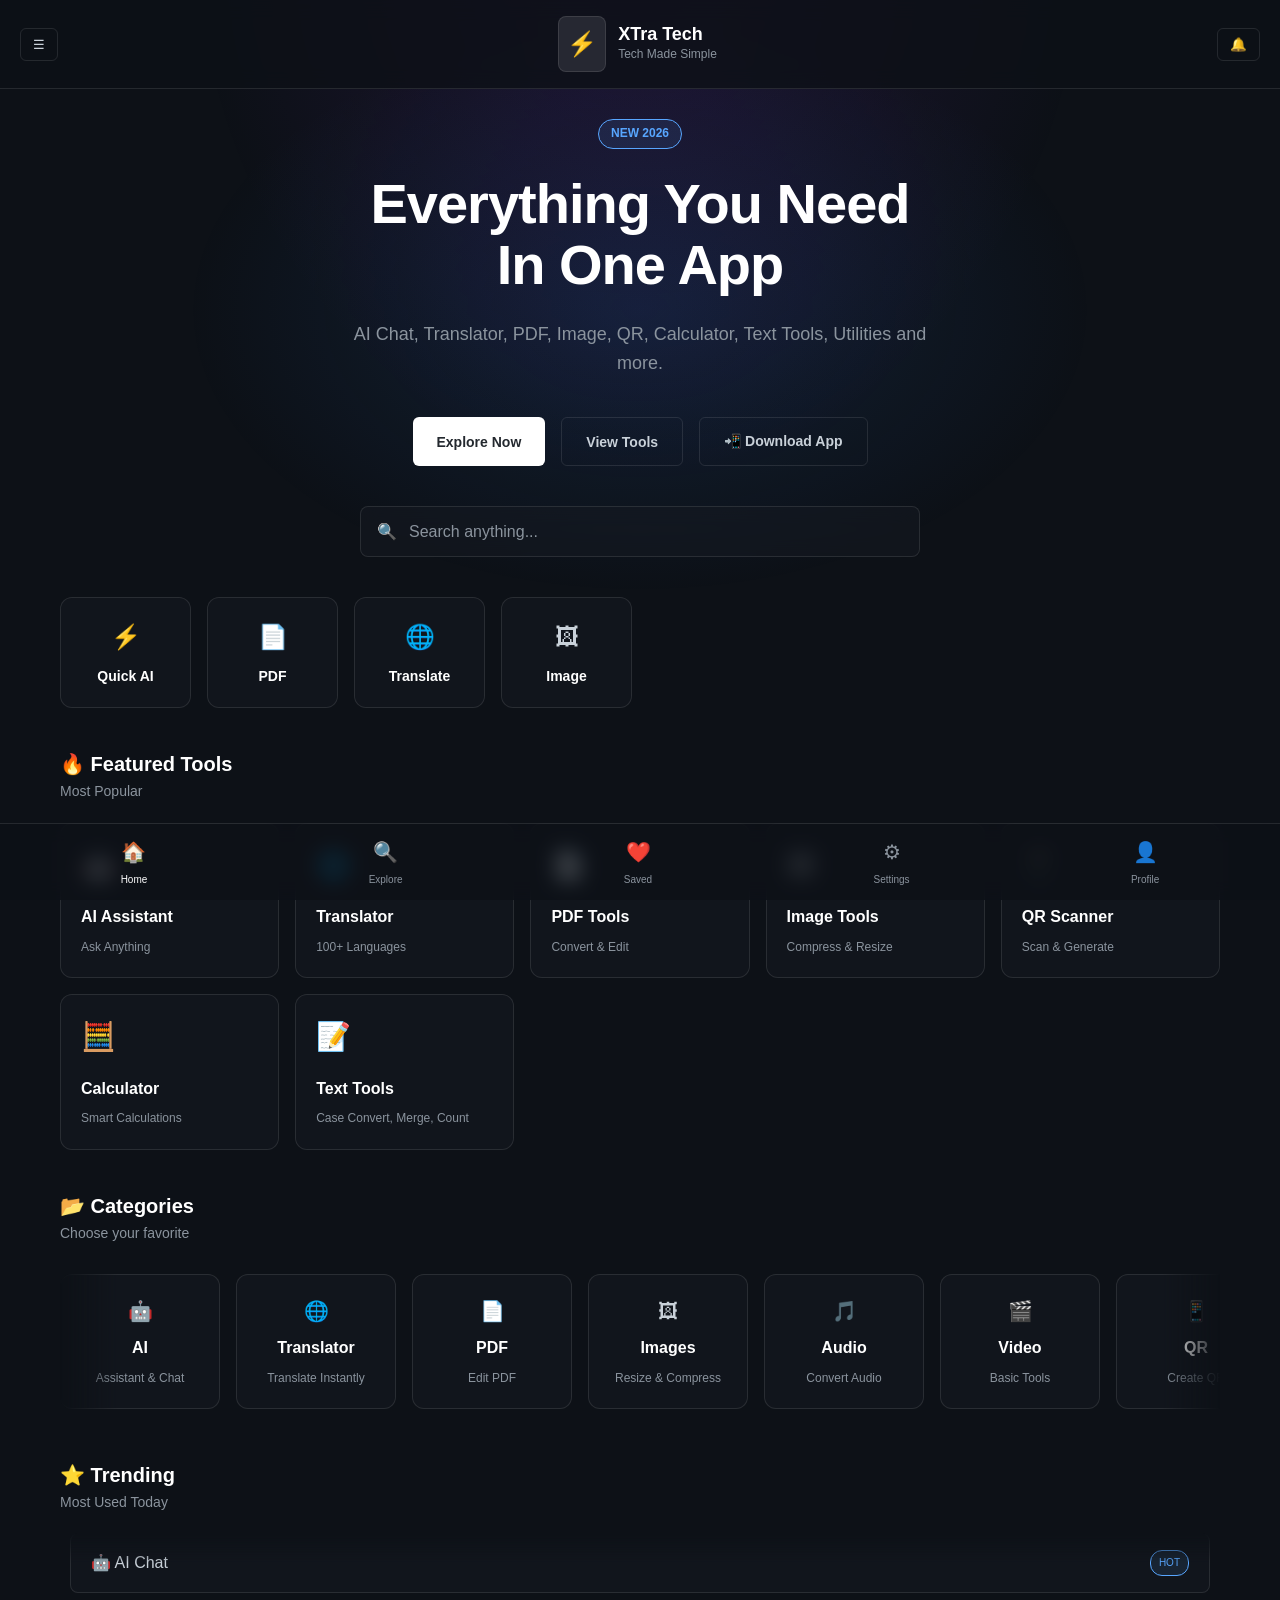
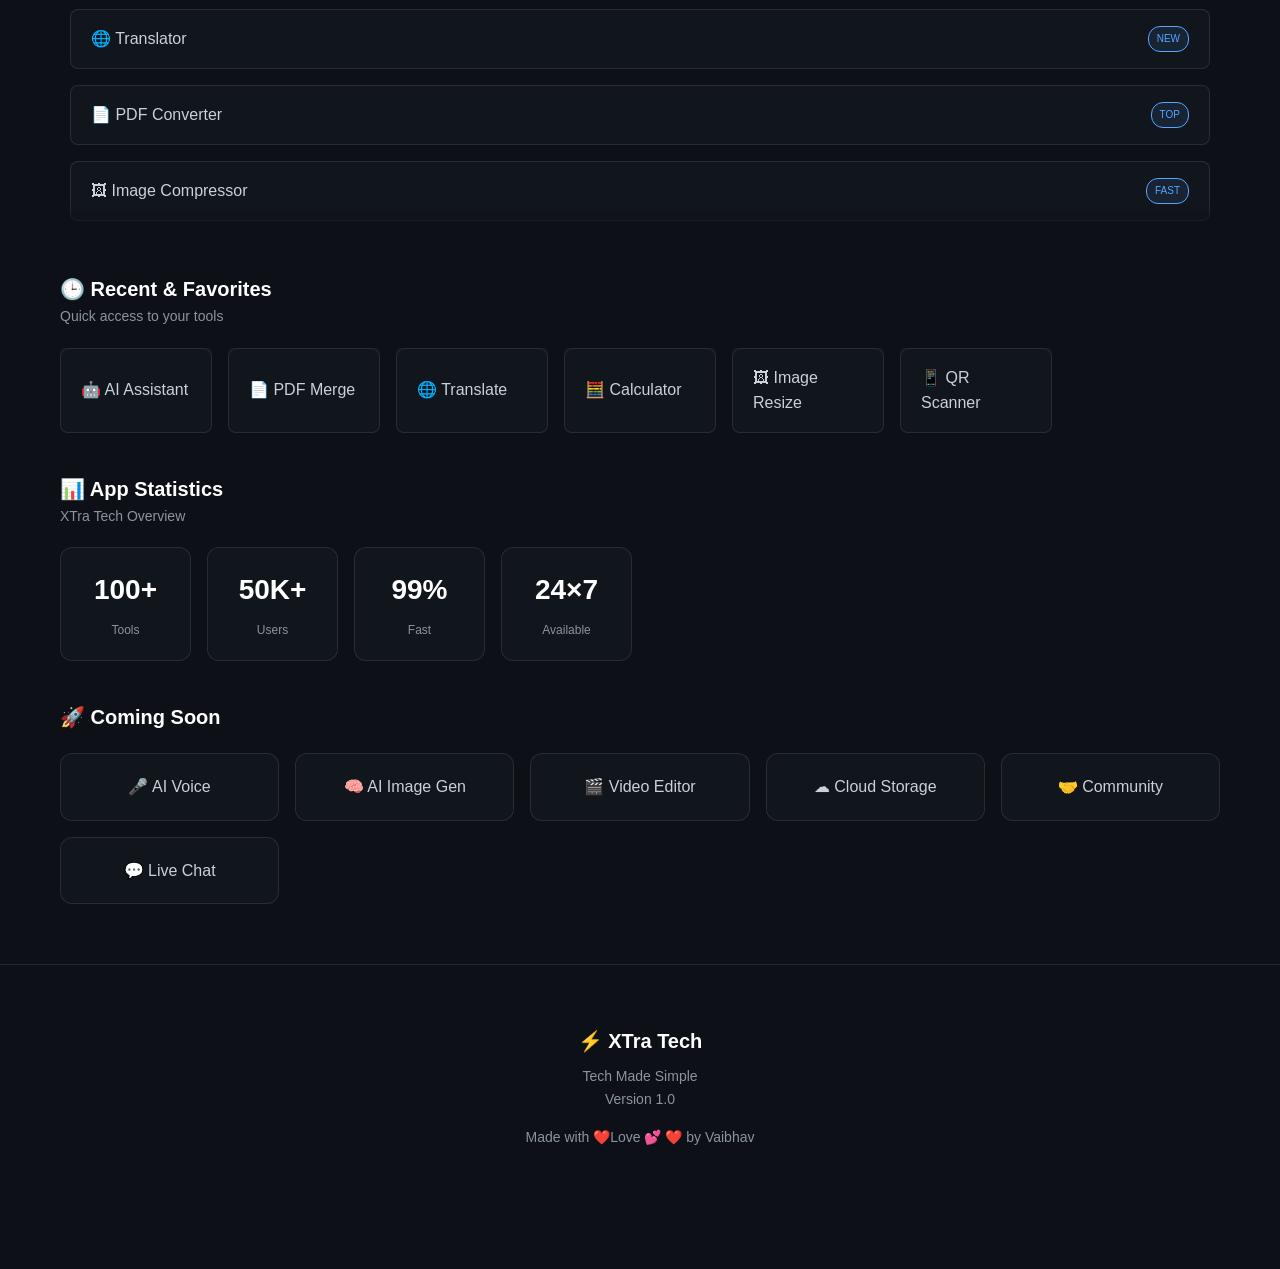
==== index.html @ 5510959c "Update index.html" ====
<!DOCTYPE html>
<html lang="en">
<head>
  <meta charset="UTF-8">
  <meta name="viewport" content="width=device-width, initial-scale=1.0">
  <meta http-equiv="Cache-Control" content="no-cache, no-store, must-revalidate">
  <meta http-equiv="Pragma" content="no-cache">
  <meta http-equiv="Expires" content="0">
  <title>XTra Tech - Tech Made Simple By Vaibhav ❤️‍🩹</title>
  <meta name="theme-color" content="#0d1117">
  <meta name="description" content="All-in-One Tech Toolkit">

  <style>
    /* Base Variables & Reset */
    :root {
      --bg-base: #0d1117;
      --bg-card: rgba(22, 27, 34, 0.5);
      --bg-nav: rgba(13, 17, 23, 0.8);
      --text-main: #c9d1d9;
      --text-heading: #ffffff;
      --text-muted: #8b949e;
      --border-subtle: rgba(255, 255, 255, 0.1);
      --border-hover: rgba(255, 255, 255, 0.3);
      --btn-primary-bg: #ffffff;
      --btn-primary-text: #24292f;
      --btn-secondary-bg: transparent;
      --btn-secondary-text: #c9d1d9;
      --glow-purple: rgba(138, 43, 226, 0.15);
      --glow-blue: rgba(43, 116, 226, 0.15);
      --accent: #58a6ff;
    }

    * {
      margin: 0;
      padding: 0;
      box-sizing: border-box;
      font-family: -apple-system, BlinkMacSystemFont, "Segoe UI", Roboto, Helvetica, Arial, sans-serif;
    }

    body {
      background-color: var(--bg-base);
      color: var(--text-main);
      line-height: 1.6;
      overflow-x: hidden;
      padding-bottom: 80px; /* Space for bottom nav */
    }

    /* Background Glow Effects */
    .bg-glow {
      position: fixed;
      top: -10%;
      left: 50%;
      transform: translateX(-50%);
      width: 100vw;
      height: 800px;
      background: radial-gradient(ellipse at top, var(--glow-purple) 0%, transparent 50%),
                  radial-gradient(ellipse at center, var(--glow-blue) 0%, transparent 50%);
      z-index: -1;
      pointer-events: none;
    }

    /* Layout Wrapper */
    .container {
      max-width: 1200px;
      margin: 0 auto;
      padding: 0 20px;
    }

    /* Header & Navigation */
    header {
      display: flex;
      justify-content: space-between;
      align-items: center;
      padding: 16px 20px;
      border-bottom: 1px solid var(--border-subtle);
      backdrop-filter: blur(10px);
      background: var(--bg-nav);
      position: sticky;
      top: 0;
      z-index: 100;
    }

    .brand {
      display: flex;
      align-items: center;
      gap: 12px;
    }

    .logo-box {
      font-size: 24px;
      background: rgba(255,255,255,0.1);
      padding: 8px;
      border-radius: 8px;
      border: 1px solid var(--border-subtle);
    }

    .brand h1 {
      font-size: 18px;
      color: var(--text-heading);
      line-height: 1.2;
    }

    .brand p {
      font-size: 12px;
      color: var(--text-muted);
    }

    header button {
      background: transparent;
      border: 1px solid var(--border-subtle);
      color: var(--text-main);
      border-radius: 6px;
      padding: 8px 12px;
      cursor: pointer;
      transition: 0.2s;
    }

    header button:hover {
      border-color: rgba(255, 255, 255, 0.3);
      color: var(--text-heading);
    }

    /* Hero Section */
    .hero {
      text-align: center;
      padding: 30px 20px 60px; /* Reduced gap */
      position: relative;
    }

    .badge {
      display: inline-block;
      padding: 4px 12px;
      border-radius: 20px;
      border: 1px solid var(--accent);
      color: var(--accent);
      font-size: 12px;
      font-weight: 600;
      margin-bottom: 24px;
      background: rgba(88, 166, 255, 0.1);
    }

    .hero h2 {
      font-size: clamp(32px, 5vw, 56px);
      color: var(--text-heading);
      line-height: 1.1;
      letter-spacing: -1px;
      margin-bottom: 24px;
    }

    .hero p {
      font-size: 18px;
      color: var(--text-muted);
      margin-bottom: 40px;
      max-width: 600px;
      margin-inline: auto;
    }

    /* Buttons */
    .hero-buttons {
      display: flex;
      justify-content: center;
      gap: 16px;
      flex-wrap: wrap;
    }

    .btn, .hero-buttons button, .hero-buttons a {
      padding: 12px 24px;
      border-radius: 6px;
      font-weight: 600;
      font-size: 14px;
      cursor: pointer;
      text-decoration: none;
      transition: all 0.2s ease;
      display: inline-flex;
      align-items: center;
      justify-content: center;
    }

    .primary {
      background-color: var(--btn-primary-bg);
      color: var(--btn-primary-text);
      border: none;
    }

    .primary:hover {
      background-color: #e0e4e8;
    }

    .secondary {
      background-color: var(--btn-secondary-bg);
      color: var(--btn-secondary-text);
      border: 1px solid var(--border-subtle);
    }

    .secondary:hover {
      border-color: rgba(255, 255, 255, 0.3);
      color: var(--text-heading);
    }

    /* Search Bar */
    .search {
      margin: -20px auto 40px;
      max-width: 600px;
      padding: 0 20px;
    }

    .search-box {
      display: flex;
      align-items: center;
      background: var(--bg-card);
      border: 1px solid var(--border-subtle);
      border-radius: 8px;
      padding: 12px 16px;
      backdrop-filter: blur(10px);
      transition: border-color 0.2s;
    }

    .search-box:focus-within {
      border-color: var(--accent);
    }

    .search-box input {
      background: transparent;
      border: none;
      color: var(--text-heading);
      font-size: 16px;
      width: 100%;
      outline: none;
      margin-left: 12px;
    }

    .search-box input::placeholder {
      color: var(--text-muted);
    }

    /* Section Titles */
    .section-title {
      margin: 40px 0 20px;
    }

    .section-title h2 {
      font-size: 20px;
      color: var(--text-heading);
    }

    .section-title p {
      font-size: 14px;
      color: var(--text-muted);
    }

    /* Bento Box Grids */
    .grid {
      display: grid;
      gap: 16px;
      margin-bottom: 40px;
    }

    .grid-2 { grid-template-columns: repeat(auto-fill, minmax(150px, 1fr)); }
    .grid-3 { grid-template-columns: repeat(auto-fill, minmax(200px, 1fr)); }
    .grid-4 { grid-template-columns: repeat(auto-fill, minmax(120px, 1fr)); }

    /* SECTION SPECIFIC GLOW COLORS */
    .section-quick { --glow-color: #58a6ff; }       /* Blue */
    .section-featured { --glow-color: #ff7b72; }    /* Red/Orange */
    .section-categories { --glow-color: #3fb950; }  /* Green */
    .section-trending { --glow-color: #ff78c6; }    /* Pink/Magenta */
    .section-recent { --glow-color: #bc8cff; }      /* Light Purple */
    .section-stats { --glow-color: #00e6ff; }       /* Bright Cyan (NEW COLOR) */
    .section-soon { --glow-color: #e3b341; }        /* Yellow */

    /* Generic Cards */
    .card {
      background: var(--bg-card);
      border: 1px solid var(--border-subtle);
      border-radius: 12px;
      padding: 20px;
      backdrop-filter: blur(10px);
      transition: transform 0.3s ease, border-color 0.3s ease, box-shadow 0.3s ease, background 0.3s ease;
      text-decoration: none;
      color: var(--text-main);
      display: flex;
      flex-direction: column;
      gap: 8px;
      position: relative;
    }

    /* Minimal Line Cards (For Trending/Recent) */
    .line-card {
      display: flex;
      align-items: center;
      justify-content: space-between;
      background: var(--bg-card);
      border: 1px solid var(--border-subtle);
      padding: 16px 20px;
      border-radius: 8px;
      text-decoration: none;
      color: var(--text-main);
      transition: transform 0.3s ease, border-color 0.3s ease, box-shadow 0.3s ease, background 0.3s ease;
    }

    .card .icon {
      font-size: 28px;
      margin-bottom: 8px;
    }

    .card h3 {
      color: var(--text-heading);
      font-size: 16px;
      font-weight: 600;
    }

    .card p {
      font-size: 12px;
      color: var(--text-muted);
    }

    .tag {
      font-size: 10px;
      background: rgba(88, 166, 255, 0.1);
      color: var(--accent);
      padding: 4px 8px;
      border-radius: 12px;
      border: 1px solid var(--accent);
    }

    /* SEQUENTIAL ONE-BY-ONE THIN GLOW ANIMATION */
    @keyframes autoGlowSequence {
      0%, 6%, 100% {
        border-color: var(--border-subtle);
        box-shadow: none;
        transform: translateY(0);
        background: var(--bg-card);
      }
      2%, 4% {
        border-color: var(--glow-color);
        /* Thin, subtle border glow */
        box-shadow: 0 0 6px var(--glow-color);
        transform: translateY(-2px);
        background: rgba(255, 255, 255, 0.03); 
      }
    }

    .auto-glow {
      /* 15s total cycle ensures it has enough time to pass all 61 items one by one */
      animation: autoGlowSequence 15s infinite;
      /* We use a custom property --i set in the HTML for strict sequencing */
      animation-delay: calc(var(--i) * 0.22s); 
    }

    /* Override animation entirely when user actively hovers */
    .auto-glow:hover {
      animation: none !important; 
      border-color: var(--glow-color);
      box-shadow: 0 0 6px var(--glow-color);
      transform: translateY(-2px);
      background: rgba(255, 255, 255, 0.03);
    }

    /* Horizontal Marquee (Categories) */
    .marquee-container {
      overflow: hidden;
      width: 100%;
      position: relative;
      -webkit-mask-image: linear-gradient(to right, transparent, black 5%, black 95%, transparent);
      mask-image: linear-gradient(to right, transparent, black 5%, black 95%, transparent);
      margin-bottom: 40px;
      padding: 10px 0; /* Padding for thin glow shadow */
    }

    .marquee-track {
      display: flex;
      gap: 16px;
      width: max-content;
      animation: marquee-scroll 30s linear infinite;
      touch-action: pan-y; /* Keeps scroll functionality on mobile */
      user-select: none; 
    }

    .category-card {
      flex: 0 0 auto;
      width: 160px;
      align-items: center;
      text-align: center;
    }

    @keyframes marquee-scroll {
      0% { transform: translateX(0); }
      100% { transform: translateX(calc(-50% - 8px)); }
    }

    /* Vertical Marquee (Trending) */
    .trending-container {
      overflow: hidden;
      height: 300px; 
      position: relative;
      -webkit-mask-image: linear-gradient(to bottom, transparent, black 10%, black 90%, transparent);
      mask-image: linear-gradient(to bottom, transparent, black 10%, black 90%, transparent);
      margin-bottom: 40px;
      padding: 0 10px; /* Padding for thin glow shadows on sides */
    }

    .trending-track {
      display: flex;
      flex-direction: column;
      gap: 16px;
      /* Speed of the vertical loop */
      animation: marquee-vertical 8s linear infinite;
      touch-action: pan-x; /* Allows horizontal scrolling over it */
    }

    @keyframes marquee-vertical {
      0% { transform: translateY(0); }
      100% { transform: translateY(calc(-50% - 8px)); } 
    }

    /* Stats Grid Custom */
    .stats-card h3 {
      font-size: 28px;
      color: var(--text-heading);
    }

    /* Footer */
    footer {
      text-align: center;
      padding: 60px 20px 40px;
      border-top: 1px solid var(--border-subtle);
      margin-top: 60px;
      color: var(--text-muted);
      font-size: 14px;
    }

    footer .footer-logo {
      font-size: 20px;
      color: var(--text-heading);
      font-weight: bold;
      margin-bottom: 8px;
    }

    /* Bottom Nav (Mobile) */
    .bottom-nav {
      position: fixed;
      bottom: 0;
      left: 0;
      width: 100%;
      background: var(--bg-nav);
      backdrop-filter: blur(10px);
      border-top: 1px solid var(--border-subtle);
      display: flex;
      justify-content: space-around;
      padding: 12px 10px;
      z-index: 100;
    }

    .bottom-nav a {
      display: flex;
      flex-direction: column;
      align-items: center;
      text-decoration: none;
      color: var(--text-muted);
      font-size: 10px;
      gap: 4px;
      transition: 0.2s;
      cursor: pointer;
    }

    .bottom-nav a.active, .bottom-nav a:hover {
      color: var(--text-heading);
    }

    .bottom-nav a span {
      font-weight: 500;
    }

    /* Sidebar */
    #sidebar {
      position: fixed;
      top: 0;
      left: -300px;
      width: 280px;
      height: 100%;
      background: var(--bg-base);
      border-right: 1px solid var(--border-subtle);
      z-index: 1000;
      transition: 0.3s ease;
      padding: 20px;
      overflow-y: auto;
    }

    #sidebar.open {
      left: 0;
    }

    .side-header {
      display: flex;
      justify-content: space-between;
      align-items: center;
      margin-bottom: 30px;
    }

    .side-header button {
      background: transparent;
      border: none;
      color: var(--text-main);
      font-size: 20px;
      cursor: pointer;
    }

    .profile-card {
      background: var(--bg-card);
      border: 1px solid var(--border-subtle);
      padding: 16px;
      border-radius: 8px;
      margin-bottom: 24px;
      text-align: center;
    }

    .side-links a {
      display: block;
      padding: 12px 16px;
      color: var(--text-main);
      text-decoration: none;
      border-radius: 6px;
      margin-bottom: 8px;
      transition: 0.2s;
    }

    .side-links a:hover {
      background: rgba(255,255,255,0.05);
      color: var(--text-heading);
    }

    #overlay {
      position: fixed;
      top: 0;
      left: 0;
      width: 100%;
      height: 100%;
      background: rgba(0,0,0,0.5);
      backdrop-filter: blur(2px);
      z-index: 999;
      display: none;
    }

    #overlay.open {
      display: block;
    }

  </style>
</head>
<body>

  <div class="bg-glow"></div>

  <!-- Sidebar -->
  <aside id="sidebar">
    <div class="side-header">
      <div class="brand">
        <div class="logo-box">⚡</div>
        <div>
          <h1>XTra Tech</h1>
          <p>By Vaibhav 💀</p>
        </div>
      </div>
      <button id="closeMenu">✕</button>
    </div>

    <div class="profile-card">
      <div class="avatar" style="font-size: 32px; margin-bottom: 8px;">👤</div>
      <h3 style="color: var(--text-heading);">Guest User</h3>
      <p style="font-size: 12px; color: var(--text-muted);">Welcome Back</p>
    </div>

    <nav class="side-links">
      <a href="index.html">🏠 Home</a>
      <a href="ai-chat.html">🤖 AI Tools</a>
      <a href="translator.html">🌐 Translator</a>
      <a href="#">📄 PDF Tools</a>
      <a href="#">🖼 Image Tools</a>
      <a href="qr-generator.html">📱 QR Tools</a>
      <a href="calculator.html">🧮 Calculator</a>
      <a href="text-tools.html">📝 Text Tools</a>
      <a href="#">⭐ Favorites</a>
      <a href="#">⚙ Settings</a>
      <a href="#">ℹ About</a>
    </nav>
  </aside>

  <div id="overlay"></div>

  <!-- Header -->
  <header>
    <button id="menuBtn">☰</button>
    <div class="brand">
      <div class="logo-box">⚡</div>
      <div>
        <h1>XTra Tech</h1>
        <p>Tech Made Simple</p>
      </div>
    </div>
    <button class="notify">🔔</button>
  </header>

  <!-- Main Content Wrapper -->
  <div class="container">
    
    <!-- Hero -->
    <section class="hero">
      <span class="badge">NEW 2026</span>
      <h2>Everything You Need<br>In One App</h2>
      <p>AI Chat, Translator, PDF, Image, QR, Calculator, Text Tools, Utilities and more.</p>
      <div class="hero-buttons">
        <button class="primary">Explore Now</button>
        <button class="secondary">View Tools</button>
        <a href="org.bayton.gen.webapp.w352540c8f8b0fc1c_7a27c66a6279_genver-1.5.4.apk" download class="secondary">📲 Download App</a>
      </div>
    </section>

    <!-- Search -->
    <section class="search">
      <div class="search-box">
        <span>🔍</span>
        <input type="text" placeholder="Search anything...">
      </div>
    </section>

    <!-- Quick Actions (Items 1-4) -->
    <section class="grid grid-4 section-quick">
      <a href="ai-chat.html" class="card auto-glow" style="align-items: center; text-align: center; --i: 1;">
        <span style="font-size: 24px;">⚡</span>
        <h3 style="font-size: 14px;">Quick AI</h3>
      </a>
      <a href="#" class="card auto-glow" style="align-items: center; text-align: center; --i: 2;">
        <span style="font-size: 24px;">📄</span>
        <h3 style="font-size: 14px;">PDF</h3>
      </a>
      <a href="translator.html" class="card auto-glow" style="align-items: center; text-align: center; --i: 3;">
        <span style="font-size: 24px;">🌐</span>
        <h3 style="font-size: 14px;">Translate</h3>
      </a>
      <a href="#" class="card auto-glow" style="align-items: center; text-align: center; --i: 4;">
        <span style="font-size: 24px;">🖼</span>
        <h3 style="font-size: 14px;">Image</h3>
      </a>
    </section>

    <!-- Featured Tools (Items 5-11) -->
    <div class="section-title">
      <h2>🔥 Featured Tools</h2>
      <p>Most Popular</p>
    </div>
    <section class="grid grid-3 section-featured">
      <a href="ai-chat.html" class="card auto-glow" style="--i: 5;">
        <div class="icon">🤖</div>
        <h3>AI Assistant</h3>
        <p>Ask Anything</p>
      </a>
      <a href="translator.html" class="card auto-glow" style="--i: 6;">
        <div class="icon">🌐</div>
        <h3>Translator</h3>
        <p>100+ Languages</p>
      </a>
      <div class="card auto-glow" style="--i: 7;">
        <div class="icon">📄</div>
        <h3>PDF Tools</h3>
        <p>Convert & Edit</p>
      </div>
      <div class="card auto-glow" style="--i: 8;">
        <div class="icon">🖼</div>
        <h3>Image Tools</h3>
        <p>Compress & Resize</p>
      </div>
      <a href="qr-generator.html" class="card auto-glow" style="--i: 9;">
        <div class="icon">📱</div>
        <h3>QR Scanner</h3>
        <p>Scan & Generate</p>
      </a>
      <a href="calculator.html" class="card auto-glow" style="--i: 10;">
        <div class="icon">🧮</div>
        <h3>Calculator</h3>
        <p>Smart Calculations</p>
      </a>
      <a href="text-tools.html" class="card auto-glow" style="--i: 11;">
        <div class="icon">📝</div>
        <h3>Text Tools</h3>
        <p>Case Convert, Merge, Count</p>
      </a>
    </section>

    <!-- Categories (Items 12-35) -->
    <div class="section-title">
      <h2>📂 Categories</h2>
      <p>Choose your favorite</p>
    </div>
    <section class="marquee-container section-categories">
      <div class="marquee-track">
        
        <!-- Original 12 Items (12 to 23) -->
        <a href="ai-chat.html" class="card category-card auto-glow" style="--i: 12;">
          <span style="font-size: 20px;">🤖</span>
          <h3>AI</h3>
          <p>Assistant & Chat</p>
        </a>
        <a href="translator.html" class="card category-card auto-glow" style="--i: 13;">
          <span style="font-size: 20px;">🌐</span>
          <h3>Translator</h3>
          <p>Translate Instantly</p>
        </a>
        <div class="card category-card auto-glow" style="--i: 14;">
          <span style="font-size: 20px;">📄</span>
          <h3>PDF</h3>
          <p>Edit PDF</p>
        </div>
        <div class="card category-card auto-glow" style="--i: 15;">
          <span style="font-size: 20px;">🖼</span>
          <h3>Images</h3>
          <p>Resize & Compress</p>
        </div>
        <div class="card category-card auto-glow" style="--i: 16;">
          <span style="font-size: 20px;">🎵</span>
          <h3>Audio</h3>
          <p>Convert Audio</p>
        </div>
        <div class="card category-card auto-glow" style="--i: 17;">
          <span style="font-size: 20px;">🎬</span>
          <h3>Video</h3>
          <p>Basic Tools</p>
        </div>
        <a href="qr-generator.html" class="card category-card auto-glow" style="--i: 18;">
          <span style="font-size: 20px;">📱</span>
          <h3>QR</h3>
          <p>Create QR</p>
        </a>
        <a href="calculator.html" class="card category-card auto-glow" style="--i: 19;">
          <span style="font-size: 20px;">🧮</span>
          <h3>Calculator</h3>
          <p>Math & Finance</p>
        </a>
        <a href="text-tools.html" class="card category-card auto-glow" style="--i: 20;">
          <span style="font-size: 20px;">📝</span>
          <h3>Text</h3>
          <p>Utilities</p>
        </a> 
        <div class="card category-card auto-glow" style="--i: 21;">
          <span style="font-size: 20px;">🎓</span>
          <h3>Study</h3>
          <p>Student Tools</p>
        </div>
        <div class="card category-card auto-glow" style="--i: 22;">
          <span style="font-size: 20px;">⚙</span>
          <h3>Utilities</h3>
          <p>Daily Use</p>
        </div>
        <div class="card category-card auto-glow" style="--i: 23;">
          <span style="font-size: 20px;">⭐</span>
          <h3>More</h3>
          <p>Coming Soon</p>
        </div>

        <!-- Duplicated 12 Items for Seamless Scrolling (24 to 35) -->
        <a href="ai-chat.html" class="card category-card auto-glow" aria-hidden="true" style="--i: 24;">
          <span style="font-size: 20px;">🤖</span>
          <h3>AI</h3>
          <p>Assistant & Chat</p>
        </a>
        <a href="translator.html" class="card category-card auto-glow" aria-hidden="true" style="--i: 25;">
          <span style="font-size: 20px;">🌐</span>
          <h3>Translator</h3>
          <p>Translate Instantly</p>
        </a>
        <div class="card category-card auto-glow" aria-hidden="true" style="--i: 26;">
          <span style="font-size: 20px;">📄</span>
          <h3>PDF</h3>
          <p>Edit PDF</p>
        </div>
        <div class="card category-card auto-glow" aria-hidden="true" style="--i: 27;">
          <span style="font-size: 20px;">🖼</span>
          <h3>Images</h3>
          <p>Resize & Compress</p>
        </div>
        <div class="card category-card auto-glow" aria-hidden="true" style="--i: 28;">
          <span style="font-size: 20px;">🎵</span>
          <h3>Audio</h3>
          <p>Convert Audio</p>
        </div>
        <div class="card category-card auto-glow" aria-hidden="true" style="--i: 29;">
          <span style="font-size: 20px;">🎬</span>
          <h3>Video</h3>
          <p>Basic Tools</p>
        </div>
        <a href="qr-generator.html" class="card category-card auto-glow" aria-hidden="true" style="--i: 30;">
          <span style="font-size: 20px;">📱</span>
          <h3>QR</h3>
          <p>Create QR</p>
        </a>
        <a href="calculator.html" class="card category-card auto-glow" aria-hidden="true" style="--i: 31;">
          <span style="font-size: 20px;">🧮</span>
          <h3>Calculator</h3>
          <p>Math & Finance</p>
        </a>
        <a href="text-tools.html" class="card category-card auto-glow" aria-hidden="true" style="--i: 32;">
          <span style="font-size: 20px;">📝</span>
          <h3>Text</h3>
          <p>Utilities</p>
        </a> 
        <div class="card category-card auto-glow" aria-hidden="true" style="--i: 33;">
          <span style="font-size: 20px;">🎓</span>
          <h3>Study</h3>
          <p>Student Tools</p>
        </div>
        <div class="card category-card auto-glow" aria-hidden="true" style="--i: 34;">
          <span style="font-size: 20px;">⚙</span>
          <h3>Utilities</h3>
          <p>Daily Use</p>
        </div>
        <div class="card category-card auto-glow" aria-hidden="true" style="--i: 35;">
          <span style="font-size: 20px;">⭐</span>
          <h3>More</h3>
          <p>Coming Soon</p>
        </div>
      </div>
    </section>

    <!-- Trending (Vertical Scroll) (Items 36-45) -->
    <div class="section-title">
      <h2>⭐ Trending</h2>
      <p>Most Used Today</p>
    </div>
    <section class="trending-container section-trending">
      <div class="trending-track">
        <!-- Original Items (36 to 40) -->
        <a href="ai-chat.html" class="line-card auto-glow" style="--i: 36;">
          <div>🤖 AI Chat</div>
          <span class="tag">HOT</span>
        </a>
        <a href="translator.html" class="line-card auto-glow" style="--i: 37;">
          <div>🌐 Translator</div>
          <span class="tag">NEW</span>
        </a>
        <div class="line-card auto-glow" style="--i: 38;">
          <div>📄 PDF Converter</div>
          <span class="tag">TOP</span>
        </div>
        <div class="line-card auto-glow" style="--i: 39;">
          <div>🖼 Image Compressor</div>
          <span class="tag">FAST</span>
        </div>
        <a href="qr-generator.html" class="line-card auto-glow" style="--i: 40;">
          <div>📱 QR Generator</div>
          <span class="tag">FREE</span>
        </a>

        <!-- Duplicated Items for Seamless Scrolling (41 to 45) -->
        <a href="ai-chat.html" class="line-card auto-glow" aria-hidden="true" style="--i: 41;">
          <div>🤖 AI Chat</div>
          <span class="tag">HOT</span>
        </a>
        <a href="translator.html" class="line-card auto-glow" aria-hidden="true" style="--i: 42;">
          <div>🌐 Translator</div>
          <span class="tag">NEW</span>
        </a>
        <div class="line-card auto-glow" aria-hidden="true" style="--i: 43;">
          <div>📄 PDF Converter</div>
          <span class="tag">TOP</span>
        </div>
        <div class="line-card auto-glow" aria-hidden="true" style="--i: 44;">
          <div>🖼 Image Compressor</div>
          <span class="tag">FAST</span>
        </div>
        <a href="qr-generator.html" class="line-card auto-glow" aria-hidden="true" style="--i: 45;">
          <div>📱 QR Generator</div>
          <span class="tag">FREE</span>
        </a>
      </div>
    </section>

    <!-- Favorites & Recent (Items 46-51) -->
    <div class="section-title">
      <h2>🕒 Recent & Favorites</h2>
      <p>Quick access to your tools</p>
    </div>
    <section class="grid grid-2 section-recent">
      <a href="ai-chat.html" class="line-card auto-glow" style="--i: 46;">🤖 AI Assistant</a>
      <div class="line-card auto-glow" style="--i: 47;">📄 PDF Merge</div>
      <a href="translator.html" class="line-card auto-glow" style="--i: 48;">🌐 Translate</a>
      <a href="calculator.html" class="line-card auto-glow" style="--i: 49;">🧮 Calculator</a>
      <div class="line-card auto-glow" style="--i: 50;">🖼 Image Resize</div>
      <a href="qr-generator.html" class="line-card auto-glow" style="--i: 51;">📱 QR Scanner</a>
    </section>

    <!-- App Statistics (Items 52-55) -->
    <div class="section-title">
      <h2>📊 App Statistics</h2>
      <p>XTra Tech Overview</p>
    </div>
    <section class="grid grid-4 text-center section-stats">
      <div class="card stats-card auto-glow" style="align-items: center; --i: 52;">
        <h3>100+</h3>
        <p>Tools</p>
      </div>
      <div class="card stats-card auto-glow" style="align-items: center; --i: 53;">
        <h3>50K+</h3>
        <p>Users</p>
      </div>
      <div class="card stats-card auto-glow" style="align-items: center; --i: 54;">
        <h3>99%</h3>
        <p>Fast</p>
      </div>
      <div class="card stats-card auto-glow" style="align-items: center; --i: 55;">
        <h3>24×7</h3>
        <p>Available</p>
      </div>
    </section>

    <!-- Coming Soon (Items 56-61) -->
    <div class="section-title">
      <h2>🚀 Coming Soon</h2>
    </div>
    <section class="grid grid-3 section-soon">
      <div class="card auto-glow" style="align-items: center; text-align: center; --i: 56;">🎤 AI Voice</div>
      <div class="card auto-glow" style="align-items: center; text-align: center; --i: 57;">🧠 AI Image Gen</div>
      <div class="card auto-glow" style="align-items: center; text-align: center; --i: 58;">🎬 Video Editor</div>
      <div class="card auto-glow" style="align-items: center; text-align: center; --i: 59;">☁ Cloud Storage</div>
      <div class="card auto-glow" style="align-items: center; text-align: center; --i: 60;">🤝 Community</div>
      <div class="card auto-glow" style="align-items: center; text-align: center; --i: 61;">💬 Live Chat</div>
    </section>

  </div> <!-- End Container -->

  <!-- Footer -->
  <footer>
    <div class="footer-logo">⚡ XTra Tech</div>
    <p>Tech Made Simple</p>
    <p>Version 1.0</p>
    <p style="margin-top: 16px;">Made with ❤️Love 💕 ❤️ by Vaibhav</p>
  </footer>

  <!-- Bottom Navigation -->
  <nav class="bottom-nav">
    <a class="active">
      <span style="font-size: 20px;">🏠</span>
      <span>Home</span>
    </a>
    <a>
      <span style="font-size: 20px;">🔍</span>
      <span>Explore</span>
    </a>
    <a>
      <span style="font-size: 20px;">❤️</span>
      <span>Saved</span>
    </a>
    <a>
      <span style="font-size: 20px;">⚙</span>
      <span>Settings</span>
    </a>
    <a>
      <span style="font-size: 20px;">👤</span>
      <span>Profile</span>
    </a>
  </nav>

  <!-- Sidebar Script -->
  <script>
    const menuBtn = document.getElementById('menuBtn');
    const closeMenu = document.getElementById('closeMenu');
    const sidebar = document.getElementById('sidebar');
    const overlay = document.getElementById('overlay');

    function toggleMenu() {
      sidebar.classList.toggle('open');
      overlay.classList.toggle('open');
    }

    menuBtn.addEventListener('click', toggleMenu);
    closeMenu.addEventListener('click', toggleMenu);
    overlay.addEventListener('click', toggleMenu);
  </script>

</body>
</html>
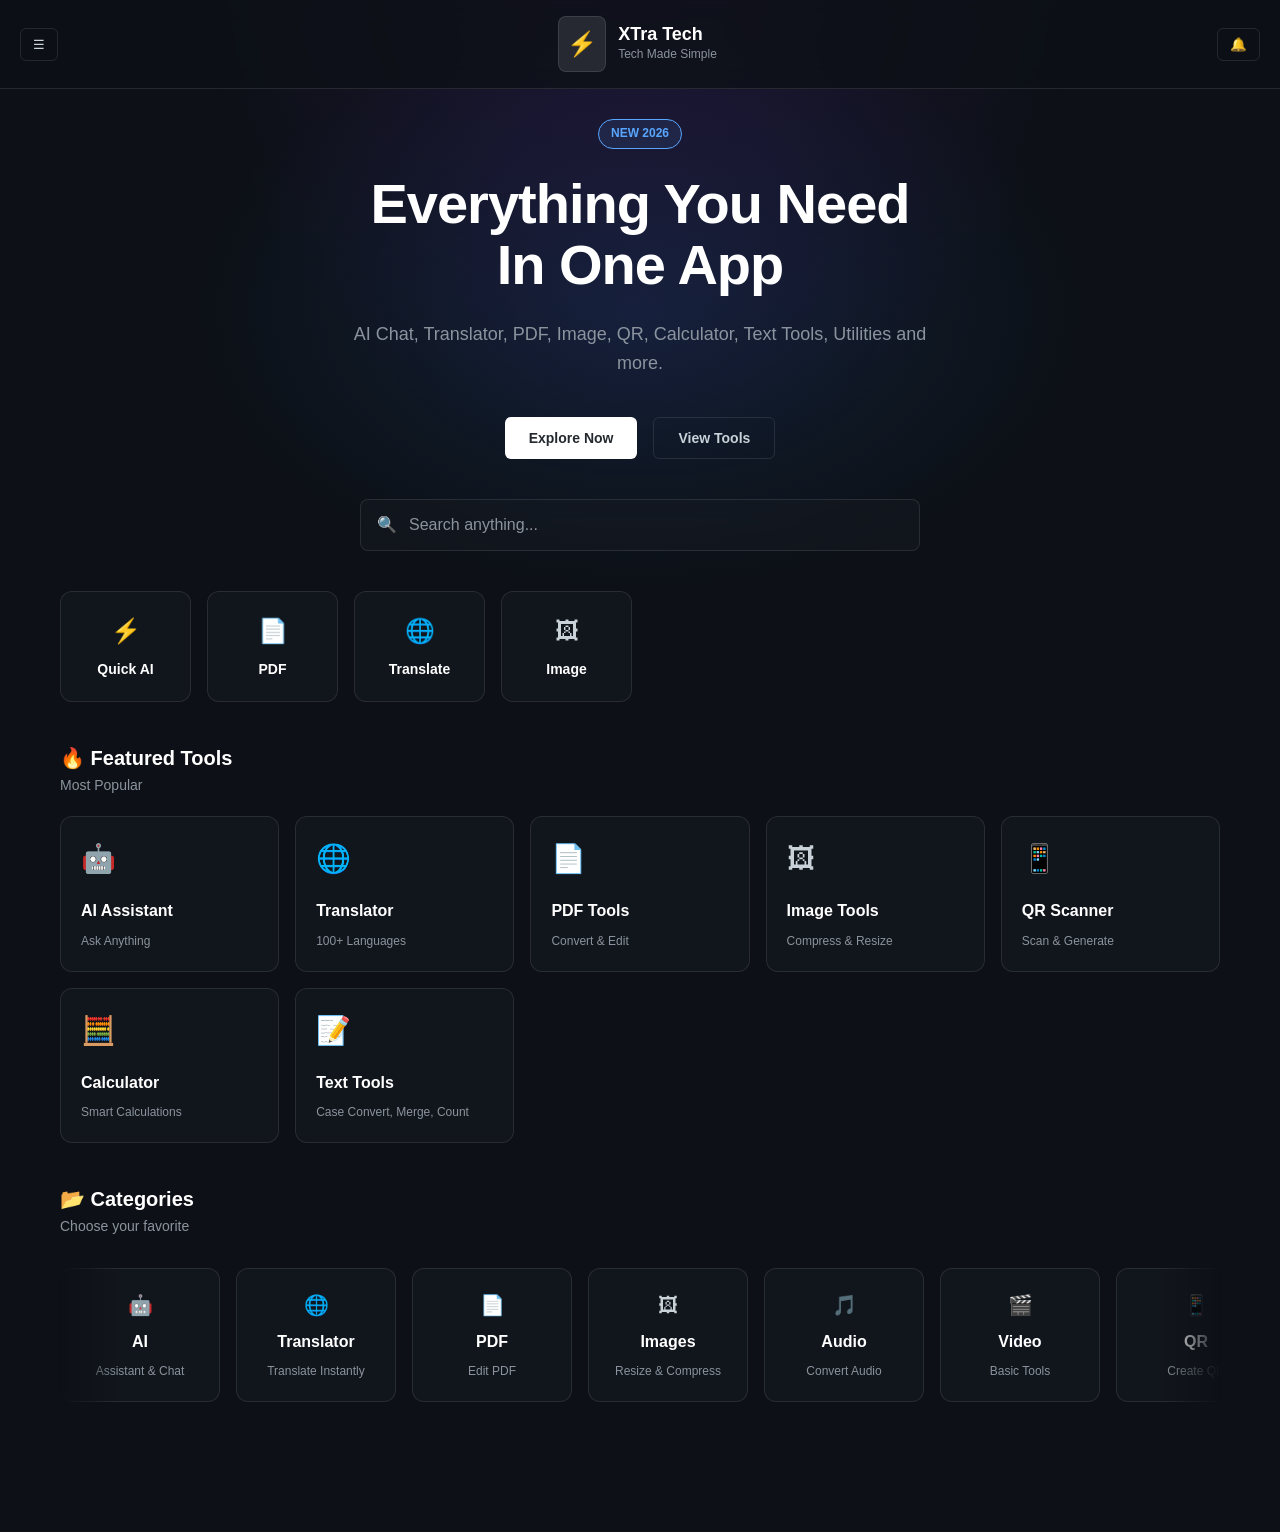
==== commit 5f98637c: "Update index.html" ====
--- a/index.html
+++ b/index.html
@@ -42,7 +42,7 @@
       color: var(--text-main);
       line-height: 1.6;
       overflow-x: hidden;
-      padding-bottom: 80px; /* Space for bottom nav */
+      padding-bottom: 80px;
     }
 
     /* Background Glow Effects */
@@ -123,7 +123,7 @@
     /* Hero Section */
     .hero {
       text-align: center;
-      padding: 30px 20px 60px; /* Reduced gap */
+      padding: 30px 20px 60px;
       position: relative;
     }
 
@@ -260,13 +260,13 @@
     .grid-4 { grid-template-columns: repeat(auto-fill, minmax(120px, 1fr)); }
 
     /* SECTION SPECIFIC GLOW COLORS */
-    .section-quick { --glow-color: #58a6ff; }       /* Blue */
-    .section-featured { --glow-color: #ff7b72; }    /* Red/Orange */
-    .section-categories { --glow-color: #3fb950; }  /* Green */
-    .section-trending { --glow-color: #ff78c6; }    /* Pink/Magenta */
-    .section-recent { --glow-color: #bc8cff; }      /* Light Purple */
-    .section-stats { --glow-color: #00e6ff; }       /* Bright Cyan (NEW COLOR) */
-    .section-soon { --glow-color: #e3b341; }        /* Yellow */
+    .section-quick { --glow-color: #58a6ff; }       
+    .section-featured { --glow-color: #ff7b72; }    
+    .section-categories { --glow-color: #3fb950; }  
+    .section-trending { --glow-color: #ff78c6; }    
+    .section-recent { --glow-color: #bc8cff; }      
+    .section-stats { --glow-color: #00e6ff; }       
+    .section-soon { --glow-color: #e3b341; }        
 
     /* Generic Cards */
     .card {
@@ -284,20 +284,6 @@
       position: relative;
     }
 
-    /* Minimal Line Cards (For Trending/Recent) */
-    .line-card {
-      display: flex;
-      align-items: center;
-      justify-content: space-between;
-      background: var(--bg-card);
-      border: 1px solid var(--border-subtle);
-      padding: 16px 20px;
-      border-radius: 8px;
-      text-decoration: none;
-      color: var(--text-main);
-      transition: transform 0.3s ease, border-color 0.3s ease, box-shadow 0.3s ease, background 0.3s ease;
-    }
-
     .card .icon {
       font-size: 28px;
       margin-bottom: 8px;
@@ -314,40 +300,57 @@
       color: var(--text-muted);
     }
 
-    .tag {
-      font-size: 10px;
-      background: rgba(88, 166, 255, 0.1);
-      color: var(--accent);
-      padding: 4px 8px;
-      border-radius: 12px;
-      border: 1px solid var(--accent);
-    }
-
-    /* SEQUENTIAL ONE-BY-ONE THIN GLOW ANIMATION */
+    /* NEW GROUPED GLOW ANIMATION */
     @keyframes autoGlowSequence {
-      0%, 6%, 100% {
+      0%, 25%, 100% {
         border-color: var(--border-subtle);
         box-shadow: none;
         transform: translateY(0);
         background: var(--bg-card);
       }
-      2%, 4% {
+      10% {
         border-color: var(--glow-color);
-        /* Thin, subtle border glow */
-        box-shadow: 0 0 6px var(--glow-color);
-        transform: translateY(-2px);
-        background: rgba(255, 255, 255, 0.03); 
+        box-shadow: 0 0 8px var(--glow-color);
+        transform: translateY(-3px);
+        background: rgba(255, 255, 255, 0.05); 
       }
     }
 
     .auto-glow {
-      /* 15s total cycle ensures it has enough time to pass all 61 items one by one */
-      animation: autoGlowSequence 15s infinite;
-      /* We use a custom property --i set in the HTML for strict sequencing */
-      animation-delay: calc(var(--i) * 0.22s); 
-    }
-
-    /* Override animation entirely when user actively hovers */
+      animation: autoGlowSequence var(--group-duration, 4s) infinite;
+      animation-delay: calc(var(--local-i, 1) * 0.25s) !important;
+    }
+
+    /* Assign local index per section automatically */
+    .auto-glow:nth-child(1) { --local-i: 1; }
+    .auto-glow:nth-child(2) { --local-i: 2; }
+    .auto-glow:nth-child(3) { --local-i: 3; }
+    .auto-glow:nth-child(4) { --local-i: 4; }
+    .auto-glow:nth-child(5) { --local-i: 5; }
+    .auto-glow:nth-child(6) { --local-i: 6; }
+    .auto-glow:nth-child(7) { --local-i: 7; }
+    .auto-glow:nth-child(8) { --local-i: 8; }
+    .auto-glow:nth-child(9) { --local-i: 9; }
+    .auto-glow:nth-child(10) { --local-i: 10; }
+    .auto-glow:nth-child(11) { --local-i: 11; }
+    .auto-glow:nth-child(12) { --local-i: 12; }
+    .auto-glow:nth-child(13) { --local-i: 13; }
+    .auto-glow:nth-child(14) { --local-i: 14; }
+    .auto-glow:nth-child(15) { --local-i: 15; }
+    .auto-glow:nth-child(16) { --local-i: 16; }
+    .auto-glow:nth-child(17) { --local-i: 17; }
+    .auto-glow:nth-child(18) { --local-i: 18; }
+    .auto-glow:nth-child(19) { --local-i: 19; }
+    .auto-glow:nth-child(20) { --local-i: 20; }
+
+    /* Group Specific Durations (Adjust based on how many items are in each section) */
+    .section-quick { --group-duration: 2.5s; }      
+    .section-featured { --group-duration: 3.5s; }   
+    .section-categories { --group-duration: 6s; }   
+    .section-trending { --group-duration: 4s; }     
+    .section-recent { --group-duration: 3s; }       
+    .section-stats { --group-duration: 2s; }        
+
     .auto-glow:hover {
       animation: none !important; 
       border-color: var(--glow-color);
@@ -364,7 +367,7 @@
       -webkit-mask-image: linear-gradient(to right, transparent, black 5%, black 95%, transparent);
       mask-image: linear-gradient(to right, transparent, black 5%, black 95%, transparent);
       margin-bottom: 40px;
-      padding: 10px 0; /* Padding for thin glow shadow */
+      padding: 10px 0;
     }
 
     .marquee-track {
@@ -372,7 +375,7 @@
       gap: 16px;
       width: max-content;
       animation: marquee-scroll 30s linear infinite;
-      touch-action: pan-y; /* Keeps scroll functionality on mobile */
+      touch-action: pan-y;
       user-select: none; 
     }
 
@@ -386,89 +389,6 @@
     @keyframes marquee-scroll {
       0% { transform: translateX(0); }
       100% { transform: translateX(calc(-50% - 8px)); }
-    }
-
-    /* Vertical Marquee (Trending) */
-    .trending-container {
-      overflow: hidden;
-      height: 300px; 
-      position: relative;
-      -webkit-mask-image: linear-gradient(to bottom, transparent, black 10%, black 90%, transparent);
-      mask-image: linear-gradient(to bottom, transparent, black 10%, black 90%, transparent);
-      margin-bottom: 40px;
-      padding: 0 10px; /* Padding for thin glow shadows on sides */
-    }
-
-    .trending-track {
-      display: flex;
-      flex-direction: column;
-      gap: 16px;
-      /* Speed of the vertical loop */
-      animation: marquee-vertical 8s linear infinite;
-      touch-action: pan-x; /* Allows horizontal scrolling over it */
-    }
-
-    @keyframes marquee-vertical {
-      0% { transform: translateY(0); }
-      100% { transform: translateY(calc(-50% - 8px)); } 
-    }
-
-    /* Stats Grid Custom */
-    .stats-card h3 {
-      font-size: 28px;
-      color: var(--text-heading);
-    }
-
-    /* Footer */
-    footer {
-      text-align: center;
-      padding: 60px 20px 40px;
-      border-top: 1px solid var(--border-subtle);
-      margin-top: 60px;
-      color: var(--text-muted);
-      font-size: 14px;
-    }
-
-    footer .footer-logo {
-      font-size: 20px;
-      color: var(--text-heading);
-      font-weight: bold;
-      margin-bottom: 8px;
-    }
-
-    /* Bottom Nav (Mobile) */
-    .bottom-nav {
-      position: fixed;
-      bottom: 0;
-      left: 0;
-      width: 100%;
-      background: var(--bg-nav);
-      backdrop-filter: blur(10px);
-      border-top: 1px solid var(--border-subtle);
-      display: flex;
-      justify-content: space-around;
-      padding: 12px 10px;
-      z-index: 100;
-    }
-
-    .bottom-nav a {
-      display: flex;
-      flex-direction: column;
-      align-items: center;
-      text-decoration: none;
-      color: var(--text-muted);
-      font-size: 10px;
-      gap: 4px;
-      transition: 0.2s;
-      cursor: pointer;
-    }
-
-    .bottom-nav a.active, .bottom-nav a:hover {
-      color: var(--text-heading);
-    }
-
-    .bottom-nav a span {
-      font-weight: 500;
     }
 
     /* Sidebar */
@@ -544,7 +464,6 @@
     #overlay.open {
       display: block;
     }
-
   </style>
 </head>
 <body>
@@ -579,9 +498,6 @@
       <a href="qr-generator.html">📱 QR Tools</a>
       <a href="calculator.html">🧮 Calculator</a>
       <a href="text-tools.html">📝 Text Tools</a>
-      <a href="#">⭐ Favorites</a>
-      <a href="#">⚙ Settings</a>
-      <a href="#">ℹ About</a>
     </nav>
   </aside>
 
@@ -611,7 +527,6 @@
       <div class="hero-buttons">
         <button class="primary">Explore Now</button>
         <button class="secondary">View Tools</button>
-        <a href="org.bayton.gen.webapp.w352540c8f8b0fc1c_7a27c66a6279_genver-1.5.4.apk" download class="secondary">📲 Download App</a>
       </div>
     </section>
 
@@ -623,345 +538,136 @@
       </div>
     </section>
 
-    <!-- Quick Actions (Items 1-4) -->
+    <!-- Quick Actions (Group 1 - Blue Glow) -->
     <section class="grid grid-4 section-quick">
-      <a href="ai-chat.html" class="card auto-glow" style="align-items: center; text-align: center; --i: 1;">
+      <a href="ai-chat.html" class="card auto-glow" style="align-items: center; text-align: center;">
         <span style="font-size: 24px;">⚡</span>
         <h3 style="font-size: 14px;">Quick AI</h3>
       </a>
-      <a href="#" class="card auto-glow" style="align-items: center; text-align: center; --i: 2;">
+      <a href="#" class="card auto-glow" style="align-items: center; text-align: center;">
         <span style="font-size: 24px;">📄</span>
         <h3 style="font-size: 14px;">PDF</h3>
       </a>
-      <a href="translator.html" class="card auto-glow" style="align-items: center; text-align: center; --i: 3;">
+      <a href="translator.html" class="card auto-glow" style="align-items: center; text-align: center;">
         <span style="font-size: 24px;">🌐</span>
         <h3 style="font-size: 14px;">Translate</h3>
       </a>
-      <a href="#" class="card auto-glow" style="align-items: center; text-align: center; --i: 4;">
+      <a href="#" class="card auto-glow" style="align-items: center; text-align: center;">
         <span style="font-size: 24px;">🖼</span>
         <h3 style="font-size: 14px;">Image</h3>
       </a>
     </section>
 
-    <!-- Featured Tools (Items 5-11) -->
+    <!-- Featured Tools (Group 2 - Red/Orange Glow) -->
     <div class="section-title">
       <h2>🔥 Featured Tools</h2>
       <p>Most Popular</p>
     </div>
     <section class="grid grid-3 section-featured">
-      <a href="ai-chat.html" class="card auto-glow" style="--i: 5;">
+      <a href="ai-chat.html" class="card auto-glow">
         <div class="icon">🤖</div>
         <h3>AI Assistant</h3>
         <p>Ask Anything</p>
       </a>
-      <a href="translator.html" class="card auto-glow" style="--i: 6;">
+      <a href="translator.html" class="card auto-glow">
         <div class="icon">🌐</div>
         <h3>Translator</h3>
         <p>100+ Languages</p>
       </a>
-      <div class="card auto-glow" style="--i: 7;">
+      <div class="card auto-glow">
         <div class="icon">📄</div>
         <h3>PDF Tools</h3>
         <p>Convert & Edit</p>
       </div>
-      <div class="card auto-glow" style="--i: 8;">
+      <div class="card auto-glow">
         <div class="icon">🖼</div>
         <h3>Image Tools</h3>
         <p>Compress & Resize</p>
       </div>
-      <a href="qr-generator.html" class="card auto-glow" style="--i: 9;">
+      <a href="qr-generator.html" class="card auto-glow">
         <div class="icon">📱</div>
         <h3>QR Scanner</h3>
         <p>Scan & Generate</p>
       </a>
-      <a href="calculator.html" class="card auto-glow" style="--i: 10;">
+      <a href="calculator.html" class="card auto-glow">
         <div class="icon">🧮</div>
         <h3>Calculator</h3>
         <p>Smart Calculations</p>
       </a>
-      <a href="text-tools.html" class="card auto-glow" style="--i: 11;">
+      <a href="text-tools.html" class="card auto-glow">
         <div class="icon">📝</div>
         <h3>Text Tools</h3>
         <p>Case Convert, Merge, Count</p>
       </a>
     </section>
 
-    <!-- Categories (Items 12-35) -->
+    <!-- Categories (Group 3 - Green Glow) -->
     <div class="section-title">
       <h2>📂 Categories</h2>
       <p>Choose your favorite</p>
     </div>
     <section class="marquee-container section-categories">
       <div class="marquee-track">
-        
-        <!-- Original 12 Items (12 to 23) -->
-        <a href="ai-chat.html" class="card category-card auto-glow" style="--i: 12;">
+        <a href="ai-chat.html" class="card category-card auto-glow">
           <span style="font-size: 20px;">🤖</span>
           <h3>AI</h3>
           <p>Assistant & Chat</p>
         </a>
-        <a href="translator.html" class="card category-card auto-glow" style="--i: 13;">
+        <a href="translator.html" class="card category-card auto-glow">
           <span style="font-size: 20px;">🌐</span>
           <h3>Translator</h3>
           <p>Translate Instantly</p>
         </a>
-        <div class="card category-card auto-glow" style="--i: 14;">
+        <div class="card category-card auto-glow">
           <span style="font-size: 20px;">📄</span>
           <h3>PDF</h3>
           <p>Edit PDF</p>
         </div>
-        <div class="card category-card auto-glow" style="--i: 15;">
+        <div class="card category-card auto-glow">
           <span style="font-size: 20px;">🖼</span>
           <h3>Images</h3>
           <p>Resize & Compress</p>
         </div>
-        <div class="card category-card auto-glow" style="--i: 16;">
+        <div class="card category-card auto-glow">
           <span style="font-size: 20px;">🎵</span>
           <h3>Audio</h3>
           <p>Convert Audio</p>
         </div>
-        <div class="card category-card auto-glow" style="--i: 17;">
+        <div class="card category-card auto-glow">
           <span style="font-size: 20px;">🎬</span>
           <h3>Video</h3>
           <p>Basic Tools</p>
         </div>
-        <a href="qr-generator.html" class="card category-card auto-glow" style="--i: 18;">
+        <a href="qr-generator.html" class="card category-card auto-glow">
           <span style="font-size: 20px;">📱</span>
           <h3>QR</h3>
           <p>Create QR</p>
         </a>
-        <a href="calculator.html" class="card category-card auto-glow" style="--i: 19;">
+        <a href="calculator.html" class="card category-card auto-glow">
           <span style="font-size: 20px;">🧮</span>
-          <h3>Calculator</h3>
-          <p>Math & Finance</p>
+          <h3>Math</h3>
+          <p>Calculators</p>
         </a>
-        <a href="text-tools.html" class="card category-card auto-glow" style="--i: 20;">
-          <span style="font-size: 20px;">📝</span>
-          <h3>Text</h3>
-          <p>Utilities</p>
-        </a> 
-        <div class="card category-card auto-glow" style="--i: 21;">
-          <span style="font-size: 20px;">🎓</span>
-          <h3>Study</h3>
-          <p>Student Tools</p>
-        </div>
-        <div class="card category-card auto-glow" style="--i: 22;">
-          <span style="font-size: 20px;">⚙</span>
-          <h3>Utilities</h3>
-          <p>Daily Use</p>
-        </div>
-        <div class="card category-card auto-glow" style="--i: 23;">
-          <span style="font-size: 20px;">⭐</span>
-          <h3>More</h3>
-          <p>Coming Soon</p>
-        </div>
-
-        <!-- Duplicated 12 Items for Seamless Scrolling (24 to 35) -->
-        <a href="ai-chat.html" class="card category-card auto-glow" aria-hidden="true" style="--i: 24;">
+        <!-- Duplicated items for smooth scrolling illusion -->
+        <a href="ai-chat.html" class="card category-card auto-glow">
           <span style="font-size: 20px;">🤖</span>
           <h3>AI</h3>
           <p>Assistant & Chat</p>
         </a>
-        <a href="translator.html" class="card category-card auto-glow" aria-hidden="true" style="--i: 25;">
+        <a href="translator.html" class="card category-card auto-glow">
           <span style="font-size: 20px;">🌐</span>
           <h3>Translator</h3>
           <p>Translate Instantly</p>
         </a>
-        <div class="card category-card auto-glow" aria-hidden="true" style="--i: 26;">
-          <span style="font-size: 20px;">📄</span>
-          <h3>PDF</h3>
-          <p>Edit PDF</p>
-        </div>
-        <div class="card category-card auto-glow" aria-hidden="true" style="--i: 27;">
-          <span style="font-size: 20px;">🖼</span>
-          <h3>Images</h3>
-          <p>Resize & Compress</p>
-        </div>
-        <div class="card category-card auto-glow" aria-hidden="true" style="--i: 28;">
-          <span style="font-size: 20px;">🎵</span>
-          <h3>Audio</h3>
-          <p>Convert Audio</p>
-        </div>
-        <div class="card category-card auto-glow" aria-hidden="true" style="--i: 29;">
-          <span style="font-size: 20px;">🎬</span>
-          <h3>Video</h3>
-          <p>Basic Tools</p>
-        </div>
-        <a href="qr-generator.html" class="card category-card auto-glow" aria-hidden="true" style="--i: 30;">
-          <span style="font-size: 20px;">📱</span>
-          <h3>QR</h3>
-          <p>Create QR</p>
-        </a>
-        <a href="calculator.html" class="card category-card auto-glow" aria-hidden="true" style="--i: 31;">
-          <span style="font-size: 20px;">🧮</span>
-          <h3>Calculator</h3>
-          <p>Math & Finance</p>
-        </a>
-        <a href="text-tools.html" class="card category-card auto-glow" aria-hidden="true" style="--i: 32;">
-          <span style="font-size: 20px;">📝</span>
-          <h3>Text</h3>
-          <p>Utilities</p>
-        </a> 
-        <div class="card category-card auto-glow" aria-hidden="true" style="--i: 33;">
-          <span style="font-size: 20px;">🎓</span>
-          <h3>Study</h3>
-          <p>Student Tools</p>
-        </div>
-        <div class="card category-card auto-glow" aria-hidden="true" style="--i: 34;">
-          <span style="font-size: 20px;">⚙</span>
-          <h3>Utilities</h3>
-          <p>Daily Use</p>
-        </div>
-        <div class="card category-card auto-glow" aria-hidden="true" style="--i: 35;">
-          <span style="font-size: 20px;">⭐</span>
-          <h3>More</h3>
-          <p>Coming Soon</p>
-        </div>
       </div>
     </section>
 
-    <!-- Trending (Vertical Scroll) (Items 36-45) -->
-    <div class="section-title">
-      <h2>⭐ Trending</h2>
-      <p>Most Used Today</p>
-    </div>
-    <section class="trending-container section-trending">
-      <div class="trending-track">
-        <!-- Original Items (36 to 40) -->
-        <a href="ai-chat.html" class="line-card auto-glow" style="--i: 36;">
-          <div>🤖 AI Chat</div>
-          <span class="tag">HOT</span>
-        </a>
-        <a href="translator.html" class="line-card auto-glow" style="--i: 37;">
-          <div>🌐 Translator</div>
-          <span class="tag">NEW</span>
-        </a>
-        <div class="line-card auto-glow" style="--i: 38;">
-          <div>📄 PDF Converter</div>
-          <span class="tag">TOP</span>
-        </div>
-        <div class="line-card auto-glow" style="--i: 39;">
-          <div>🖼 Image Compressor</div>
-          <span class="tag">FAST</span>
-        </div>
-        <a href="qr-generator.html" class="line-card auto-glow" style="--i: 40;">
-          <div>📱 QR Generator</div>
-          <span class="tag">FREE</span>
-        </a>
-
-        <!-- Duplicated Items for Seamless Scrolling (41 to 45) -->
-        <a href="ai-chat.html" class="line-card auto-glow" aria-hidden="true" style="--i: 41;">
-          <div>🤖 AI Chat</div>
-          <span class="tag">HOT</span>
-        </a>
-        <a href="translator.html" class="line-card auto-glow" aria-hidden="true" style="--i: 42;">
-          <div>🌐 Translator</div>
-          <span class="tag">NEW</span>
-        </a>
-        <div class="line-card auto-glow" aria-hidden="true" style="--i: 43;">
-          <div>📄 PDF Converter</div>
-          <span class="tag">TOP</span>
-        </div>
-        <div class="line-card auto-glow" aria-hidden="true" style="--i: 44;">
-          <div>🖼 Image Compressor</div>
-          <span class="tag">FAST</span>
-        </div>
-        <a href="qr-generator.html" class="line-card auto-glow" aria-hidden="true" style="--i: 45;">
-          <div>📱 QR Generator</div>
-          <span class="tag">FREE</span>
-        </a>
-      </div>
-    </section>
-
-    <!-- Favorites & Recent (Items 46-51) -->
-    <div class="section-title">
-      <h2>🕒 Recent & Favorites</h2>
-      <p>Quick access to your tools</p>
-    </div>
-    <section class="grid grid-2 section-recent">
-      <a href="ai-chat.html" class="line-card auto-glow" style="--i: 46;">🤖 AI Assistant</a>
-      <div class="line-card auto-glow" style="--i: 47;">📄 PDF Merge</div>
-      <a href="translator.html" class="line-card auto-glow" style="--i: 48;">🌐 Translate</a>
-      <a href="calculator.html" class="line-card auto-glow" style="--i: 49;">🧮 Calculator</a>
-      <div class="line-card auto-glow" style="--i: 50;">🖼 Image Resize</div>
-      <a href="qr-generator.html" class="line-card auto-glow" style="--i: 51;">📱 QR Scanner</a>
-    </section>
-
-    <!-- App Statistics (Items 52-55) -->
-    <div class="section-title">
-      <h2>📊 App Statistics</h2>
-      <p>XTra Tech Overview</p>
-    </div>
-    <section class="grid grid-4 text-center section-stats">
-      <div class="card stats-card auto-glow" style="align-items: center; --i: 52;">
-        <h3>100+</h3>
-        <p>Tools</p>
-      </div>
-      <div class="card stats-card auto-glow" style="align-items: center; --i: 53;">
-        <h3>50K+</h3>
-        <p>Users</p>
-      </div>
-      <div class="card stats-card auto-glow" style="align-items: center; --i: 54;">
-        <h3>99%</h3>
-        <p>Fast</p>
-      </div>
-      <div class="card stats-card auto-glow" style="align-items: center; --i: 55;">
-        <h3>24×7</h3>
-        <p>Available</p>
-      </div>
-    </section>
-
-    <!-- Coming Soon (Items 56-61) -->
-    <div class="section-title">
-      <h2>🚀 Coming Soon</h2>
-    </div>
-    <section class="grid grid-3 section-soon">
-      <div class="card auto-glow" style="align-items: center; text-align: center; --i: 56;">🎤 AI Voice</div>
-      <div class="card auto-glow" style="align-items: center; text-align: center; --i: 57;">🧠 AI Image Gen</div>
-      <div class="card auto-glow" style="align-items: center; text-align: center; --i: 58;">🎬 Video Editor</div>
-      <div class="card auto-glow" style="align-items: center; text-align: center; --i: 59;">☁ Cloud Storage</div>
-      <div class="card auto-glow" style="align-items: center; text-align: center; --i: 60;">🤝 Community</div>
-      <div class="card auto-glow" style="align-items: center; text-align: center; --i: 61;">💬 Live Chat</div>
-    </section>
-
   </div> <!-- End Container -->
 
-  <!-- Footer -->
-  <footer>
-    <div class="footer-logo">⚡ XTra Tech</div>
-    <p>Tech Made Simple</p>
-    <p>Version 1.0</p>
-    <p style="margin-top: 16px;">Made with ❤️Love 💕 ❤️ by Vaibhav</p>
-  </footer>
-
-  <!-- Bottom Navigation -->
-  <nav class="bottom-nav">
-    <a class="active">
-      <span style="font-size: 20px;">🏠</span>
-      <span>Home</span>
-    </a>
-    <a>
-      <span style="font-size: 20px;">🔍</span>
-      <span>Explore</span>
-    </a>
-    <a>
-      <span style="font-size: 20px;">❤️</span>
-      <span>Saved</span>
-    </a>
-    <a>
-      <span style="font-size: 20px;">⚙</span>
-      <span>Settings</span>
-    </a>
-    <a>
-      <span style="font-size: 20px;">👤</span>
-      <span>Profile</span>
-    </a>
-  </nav>
-
-  <!-- Sidebar Script -->
+  <!-- JavaScript for Menu Actions -->
   <script>
     const menuBtn = document.getElementById('menuBtn');
-    const closeMenu = document.getElementById('closeMenu');
+    const closeBtn = document.getElementById('closeMenu');
     const sidebar = document.getElementById('sidebar');
     const overlay = document.getElementById('overlay');
 
@@ -971,9 +677,8 @@
     }
 
     menuBtn.addEventListener('click', toggleMenu);
-    closeMenu.addEventListener('click', toggleMenu);
+    closeBtn.addEventListener('click', toggleMenu);
     overlay.addEventListener('click', toggleMenu);
   </script>
-
 </body>
 </html>
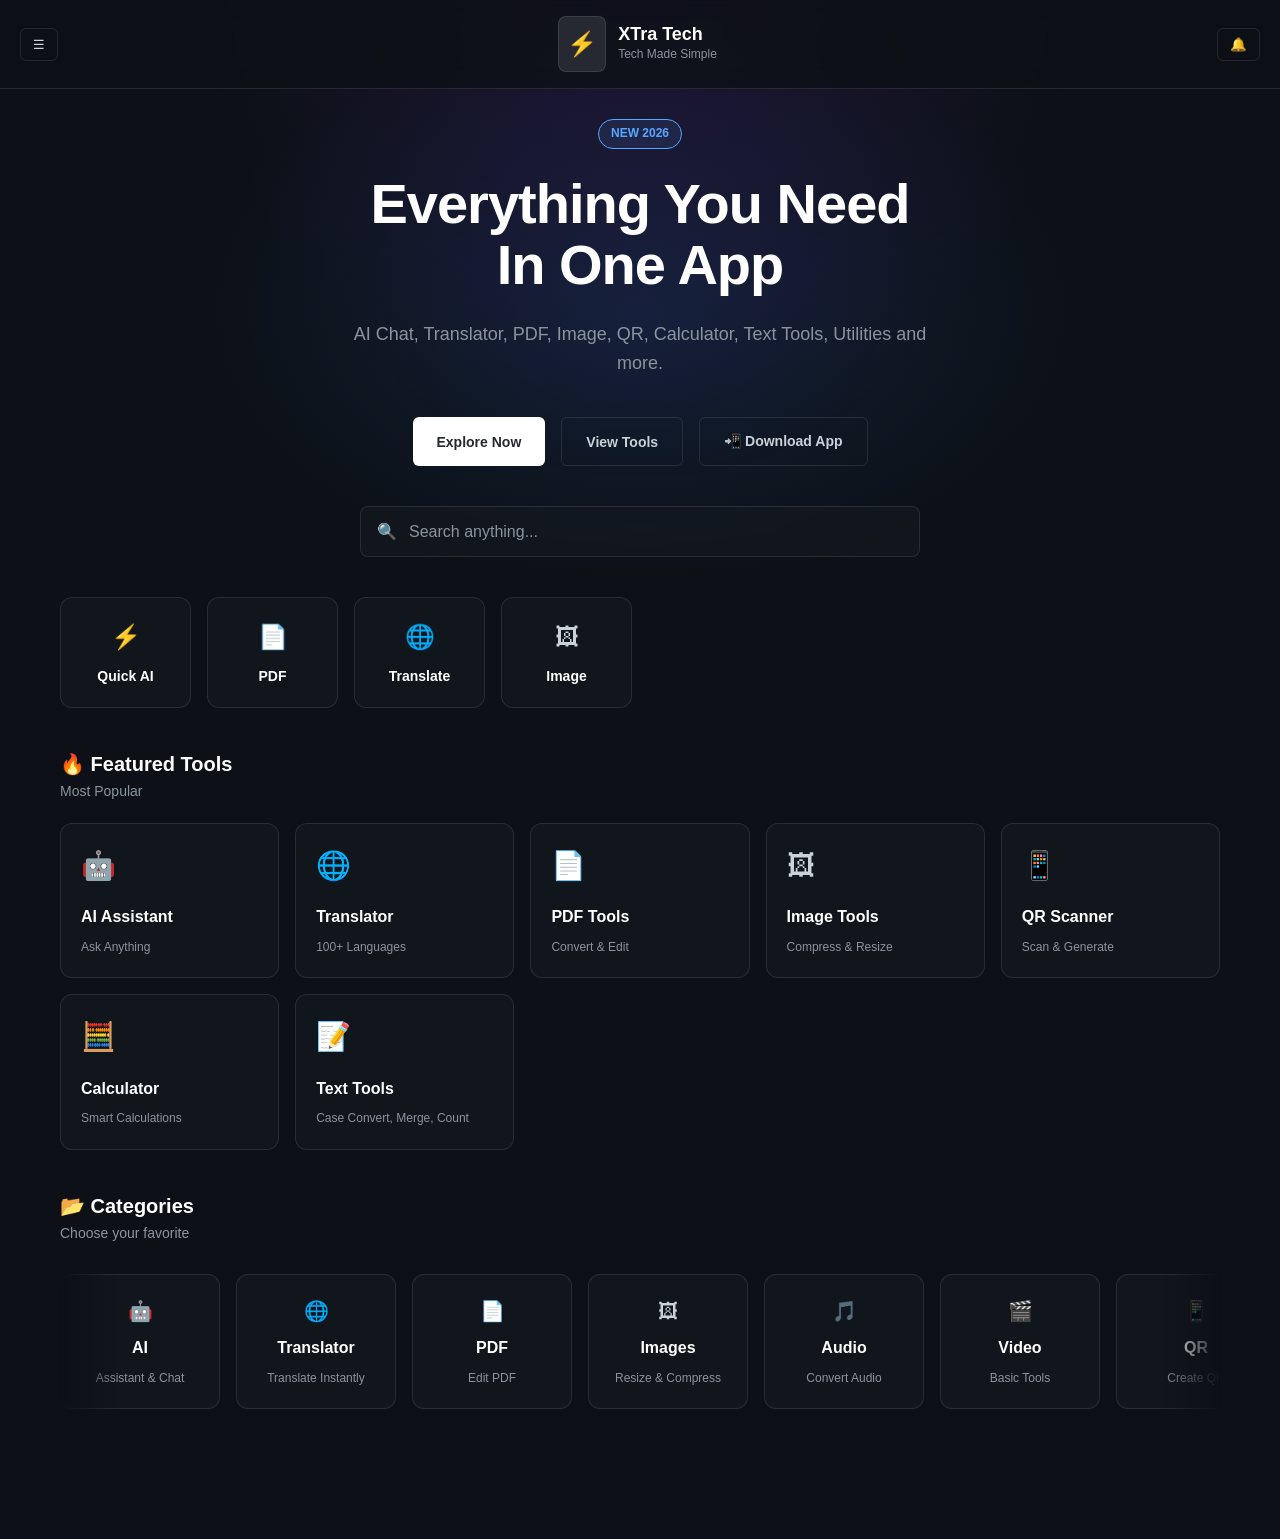
==== commit afd2acc3: "Update index.html" ====
--- a/index.html
+++ b/index.html
@@ -42,7 +42,7 @@
       color: var(--text-main);
       line-height: 1.6;
       overflow-x: hidden;
-      padding-bottom: 80px;
+      padding-bottom: 80px; /* Space for bottom nav */
     }
 
     /* Background Glow Effects */
@@ -123,7 +123,7 @@
     /* Hero Section */
     .hero {
       text-align: center;
-      padding: 30px 20px 60px;
+      padding: 30px 20px 60px; /* Reduced gap */
       position: relative;
     }
 
@@ -260,13 +260,13 @@
     .grid-4 { grid-template-columns: repeat(auto-fill, minmax(120px, 1fr)); }
 
     /* SECTION SPECIFIC GLOW COLORS */
-    .section-quick { --glow-color: #58a6ff; }       
-    .section-featured { --glow-color: #ff7b72; }    
-    .section-categories { --glow-color: #3fb950; }  
-    .section-trending { --glow-color: #ff78c6; }    
-    .section-recent { --glow-color: #bc8cff; }      
-    .section-stats { --glow-color: #00e6ff; }       
-    .section-soon { --glow-color: #e3b341; }        
+    .section-quick { --glow-color: #58a6ff; }       /* Blue */
+    .section-featured { --glow-color: #ff7b72; }    /* Red/Orange */
+    .section-categories { --glow-color: #3fb950; }  /* Green */
+    .section-trending { --glow-color: #ff78c6; }    /* Pink/Magenta */
+    .section-recent { --glow-color: #bc8cff; }      /* Light Purple */
+    .section-stats { --glow-color: #00e6ff; }       /* Bright Cyan (NEW COLOR) */
+    .section-soon { --glow-color: #e3b341; }        /* Yellow */
 
     /* Generic Cards */
     .card {
@@ -284,6 +284,20 @@
       position: relative;
     }
 
+    /* Minimal Line Cards (For Trending/Recent) */
+    .line-card {
+      display: flex;
+      align-items: center;
+      justify-content: space-between;
+      background: var(--bg-card);
+      border: 1px solid var(--border-subtle);
+      padding: 16px 20px;
+      border-radius: 8px;
+      text-decoration: none;
+      color: var(--text-main);
+      transition: transform 0.3s ease, border-color 0.3s ease, box-shadow 0.3s ease, background 0.3s ease;
+    }
+
     .card .icon {
       font-size: 28px;
       margin-bottom: 8px;
@@ -300,7 +314,16 @@
       color: var(--text-muted);
     }
 
-    /* NEW GROUPED GLOW ANIMATION */
+    .tag {
+      font-size: 10px;
+      background: rgba(88, 166, 255, 0.1);
+      color: var(--accent);
+      padding: 4px 8px;
+      border-radius: 12px;
+      border: 1px solid var(--accent);
+    }
+
+    /* SEQUENTIAL ONE-BY-ONE THIN GLOW ANIMATION (GROUPED FIX) */
     @keyframes autoGlowSequence {
       0%, 25%, 100% {
         border-color: var(--border-subtle);
@@ -321,7 +344,6 @@
       animation-delay: calc(var(--local-i, 1) * 0.25s) !important;
     }
 
-    /* Assign local index per section automatically */
     .auto-glow:nth-child(1) { --local-i: 1; }
     .auto-glow:nth-child(2) { --local-i: 2; }
     .auto-glow:nth-child(3) { --local-i: 3; }
@@ -342,15 +364,20 @@
     .auto-glow:nth-child(18) { --local-i: 18; }
     .auto-glow:nth-child(19) { --local-i: 19; }
     .auto-glow:nth-child(20) { --local-i: 20; }
-
-    /* Group Specific Durations (Adjust based on how many items are in each section) */
+    .auto-glow:nth-child(21) { --local-i: 21; }
+    .auto-glow:nth-child(22) { --local-i: 22; }
+    .auto-glow:nth-child(23) { --local-i: 23; }
+    .auto-glow:nth-child(24) { --local-i: 24; }
+
     .section-quick { --group-duration: 2.5s; }      
     .section-featured { --group-duration: 3.5s; }   
     .section-categories { --group-duration: 6s; }   
     .section-trending { --group-duration: 4s; }     
     .section-recent { --group-duration: 3s; }       
     .section-stats { --group-duration: 2s; }        
-
+    .section-soon { --group-duration: 2.5s; }       
+
+    /* Override animation entirely when user actively hovers */
     .auto-glow:hover {
       animation: none !important; 
       border-color: var(--glow-color);
@@ -367,7 +394,7 @@
       -webkit-mask-image: linear-gradient(to right, transparent, black 5%, black 95%, transparent);
       mask-image: linear-gradient(to right, transparent, black 5%, black 95%, transparent);
       margin-bottom: 40px;
-      padding: 10px 0;
+      padding: 10px 0; /* Padding for thin glow shadow */
     }
 
     .marquee-track {
@@ -375,7 +402,7 @@
       gap: 16px;
       width: max-content;
       animation: marquee-scroll 30s linear infinite;
-      touch-action: pan-y;
+      touch-action: pan-y; /* Keeps scroll functionality on mobile */
       user-select: none; 
     }
 
@@ -389,6 +416,89 @@
     @keyframes marquee-scroll {
       0% { transform: translateX(0); }
       100% { transform: translateX(calc(-50% - 8px)); }
+    }
+
+    /* Vertical Marquee (Trending) */
+    .trending-container {
+      overflow: hidden;
+      height: 300px; 
+      position: relative;
+      -webkit-mask-image: linear-gradient(to bottom, transparent, black 10%, black 90%, transparent);
+      mask-image: linear-gradient(to bottom, transparent, black 10%, black 90%, transparent);
+      margin-bottom: 40px;
+      padding: 0 10px; /* Padding for thin glow shadows on sides */
+    }
+
+    .trending-track {
+      display: flex;
+      flex-direction: column;
+      gap: 16px;
+      /* Speed of the vertical loop */
+      animation: marquee-vertical 8s linear infinite;
+      touch-action: pan-x; /* Allows horizontal scrolling over it */
+    }
+
+    @keyframes marquee-vertical {
+      0% { transform: translateY(0); }
+      100% { transform: translateY(calc(-50% - 8px)); } 
+    }
+
+    /* Stats Grid Custom */
+    .stats-card h3 {
+      font-size: 28px;
+      color: var(--text-heading);
+    }
+
+    /* Footer */
+    footer {
+      text-align: center;
+      padding: 60px 20px 40px;
+      border-top: 1px solid var(--border-subtle);
+      margin-top: 60px;
+      color: var(--text-muted);
+      font-size: 14px;
+    }
+
+    footer .footer-logo {
+      font-size: 20px;
+      color: var(--text-heading);
+      font-weight: bold;
+      margin-bottom: 8px;
+    }
+
+    /* Bottom Nav (Mobile) */
+    .bottom-nav {
+      position: fixed;
+      bottom: 0;
+      left: 0;
+      width: 100%;
+      background: var(--bg-nav);
+      backdrop-filter: blur(10px);
+      border-top: 1px solid var(--border-subtle);
+      display: flex;
+      justify-content: space-around;
+      padding: 12px 10px;
+      z-index: 100;
+    }
+
+    .bottom-nav a {
+      display: flex;
+      flex-direction: column;
+      align-items: center;
+      text-decoration: none;
+      color: var(--text-muted);
+      font-size: 10px;
+      gap: 4px;
+      transition: 0.2s;
+      cursor: pointer;
+    }
+
+    .bottom-nav a.active, .bottom-nav a:hover {
+      color: var(--text-heading);
+    }
+
+    .bottom-nav a span {
+      font-weight: 500;
     }
 
     /* Sidebar */
@@ -464,6 +574,7 @@
     #overlay.open {
       display: block;
     }
+
   </style>
 </head>
 <body>
@@ -498,6 +609,9 @@
       <a href="qr-generator.html">📱 QR Tools</a>
       <a href="calculator.html">🧮 Calculator</a>
       <a href="text-tools.html">📝 Text Tools</a>
+      <a href="#">⭐ Favorites</a>
+      <a href="#">⚙ Settings</a>
+      <a href="#">ℹ About</a>
     </nav>
   </aside>
 
@@ -527,6 +641,7 @@
       <div class="hero-buttons">
         <button class="primary">Explore Now</button>
         <button class="secondary">View Tools</button>
+        <a href="org.bayton.gen.webapp.w352540c8f8b0fc1c_7a27c66a6279_genver-1.5.4.apk" download class="secondary">📲 Download App</a>
       </div>
     </section>
 
@@ -538,147 +653,115 @@
       </div>
     </section>
 
-    <!-- Quick Actions (Group 1 - Blue Glow) -->
+    <!-- Quick Actions (Items 1-4) -->
     <section class="grid grid-4 section-quick">
-      <a href="ai-chat.html" class="card auto-glow" style="align-items: center; text-align: center;">
+      <a href="ai-chat.html" class="card auto-glow" style="align-items: center; text-align: center; --i: 1;">
         <span style="font-size: 24px;">⚡</span>
         <h3 style="font-size: 14px;">Quick AI</h3>
       </a>
-      <a href="#" class="card auto-glow" style="align-items: center; text-align: center;">
+      <a href="#" class="card auto-glow" style="align-items: center; text-align: center; --i: 2;">
         <span style="font-size: 24px;">📄</span>
         <h3 style="font-size: 14px;">PDF</h3>
       </a>
-      <a href="translator.html" class="card auto-glow" style="align-items: center; text-align: center;">
+      <a href="translator.html" class="card auto-glow" style="align-items: center; text-align: center; --i: 3;">
         <span style="font-size: 24px;">🌐</span>
         <h3 style="font-size: 14px;">Translate</h3>
       </a>
-      <a href="#" class="card auto-glow" style="align-items: center; text-align: center;">
+      <a href="#" class="card auto-glow" style="align-items: center; text-align: center; --i: 4;">
         <span style="font-size: 24px;">🖼</span>
         <h3 style="font-size: 14px;">Image</h3>
       </a>
     </section>
 
-    <!-- Featured Tools (Group 2 - Red/Orange Glow) -->
+    <!-- Featured Tools (Items 5-11) -->
     <div class="section-title">
       <h2>🔥 Featured Tools</h2>
       <p>Most Popular</p>
     </div>
     <section class="grid grid-3 section-featured">
-      <a href="ai-chat.html" class="card auto-glow">
+      <a href="ai-chat.html" class="card auto-glow" style="--i: 5;">
         <div class="icon">🤖</div>
         <h3>AI Assistant</h3>
         <p>Ask Anything</p>
       </a>
-      <a href="translator.html" class="card auto-glow">
+      <a href="translator.html" class="card auto-glow" style="--i: 6;">
         <div class="icon">🌐</div>
         <h3>Translator</h3>
         <p>100+ Languages</p>
       </a>
-      <div class="card auto-glow">
+      <div class="card auto-glow" style="--i: 7;">
         <div class="icon">📄</div>
         <h3>PDF Tools</h3>
         <p>Convert & Edit</p>
       </div>
-      <div class="card auto-glow">
+      <div class="card auto-glow" style="--i: 8;">
         <div class="icon">🖼</div>
         <h3>Image Tools</h3>
         <p>Compress & Resize</p>
       </div>
-      <a href="qr-generator.html" class="card auto-glow">
+      <a href="qr-generator.html" class="card auto-glow" style="--i: 9;">
         <div class="icon">📱</div>
         <h3>QR Scanner</h3>
         <p>Scan & Generate</p>
       </a>
-      <a href="calculator.html" class="card auto-glow">
+      <a href="calculator.html" class="card auto-glow" style="--i: 10;">
         <div class="icon">🧮</div>
         <h3>Calculator</h3>
         <p>Smart Calculations</p>
       </a>
-      <a href="text-tools.html" class="card auto-glow">
+      <a href="text-tools.html" class="card auto-glow" style="--i: 11;">
         <div class="icon">📝</div>
         <h3>Text Tools</h3>
         <p>Case Convert, Merge, Count</p>
       </a>
     </section>
 
-    <!-- Categories (Group 3 - Green Glow) -->
+    <!-- Categories (Items 12-35) -->
     <div class="section-title">
       <h2>📂 Categories</h2>
       <p>Choose your favorite</p>
     </div>
     <section class="marquee-container section-categories">
       <div class="marquee-track">
-        <a href="ai-chat.html" class="card category-card auto-glow">
+        
+        <!-- Original 12 Items (12 to 23) -->
+        <a href="ai-chat.html" class="card category-card auto-glow" style="--i: 12;">
           <span style="font-size: 20px;">🤖</span>
           <h3>AI</h3>
           <p>Assistant & Chat</p>
         </a>
-        <a href="translator.html" class="card category-card auto-glow">
+        <a href="translator.html" class="card category-card auto-glow" style="--i: 13;">
           <span style="font-size: 20px;">🌐</span>
           <h3>Translator</h3>
           <p>Translate Instantly</p>
         </a>
-        <div class="card category-card auto-glow">
+        <div class="card category-card auto-glow" style="--i: 14;">
           <span style="font-size: 20px;">📄</span>
           <h3>PDF</h3>
           <p>Edit PDF</p>
         </div>
-        <div class="card category-card auto-glow">
+        <div class="card category-card auto-glow" style="--i: 15;">
           <span style="font-size: 20px;">🖼</span>
           <h3>Images</h3>
           <p>Resize & Compress</p>
         </div>
-        <div class="card category-card auto-glow">
+        <div class="card category-card auto-glow" style="--i: 16;">
           <span style="font-size: 20px;">🎵</span>
           <h3>Audio</h3>
           <p>Convert Audio</p>
         </div>
-        <div class="card category-card auto-glow">
+        <div class="card category-card auto-glow" style="--i: 17;">
           <span style="font-size: 20px;">🎬</span>
           <h3>Video</h3>
           <p>Basic Tools</p>
         </div>
-        <a href="qr-generator.html" class="card category-card auto-glow">
+        <a href="qr-generator.html" class="card category-card auto-glow" style="--i: 18;">
           <span style="font-size: 20px;">📱</span>
           <h3>QR</h3>
           <p>Create QR</p>
         </a>
-        <a href="calculator.html" class="card category-card auto-glow">
+        <a href="calculator.html" class="card category-card auto-glow" style="--i: 19;">
           <span style="font-size: 20px;">🧮</span>
           <h3>Math</h3>
           <p>Calculators</p>
         </a>
-        <!-- Duplicated items for smooth scrolling illusion -->
-        <a href="ai-chat.html" class="card category-card auto-glow">
-          <span style="font-size: 20px;">🤖</span>
-          <h3>AI</h3>
-          <p>Assistant & Chat</p>
-        </a>
-        <a href="translator.html" class="card category-card auto-glow">
-          <span style="font-size: 20px;">🌐</span>
-          <h3>Translator</h3>
-          <p>Translate Instantly</p>
-        </a>
-      </div>
-    </section>
-
-  </div> <!-- End Container -->
-
-  <!-- JavaScript for Menu Actions -->
-  <script>
-    const menuBtn = document.getElementById('menuBtn');
-    const closeBtn = document.getElementById('closeMenu');
-    const sidebar = document.getElementById('sidebar');
-    const overlay = document.getElementById('overlay');
-
-    function toggleMenu() {
-      sidebar.classList.toggle('open');
-      overlay.classList.toggle('open');
-    }
-
-    menuBtn.addEventListener('click', toggleMenu);
-    closeBtn.addEventListener('click', toggleMenu);
-    overlay.addEventListener('click', toggleMenu);
-  </script>
-</body>
-</html>
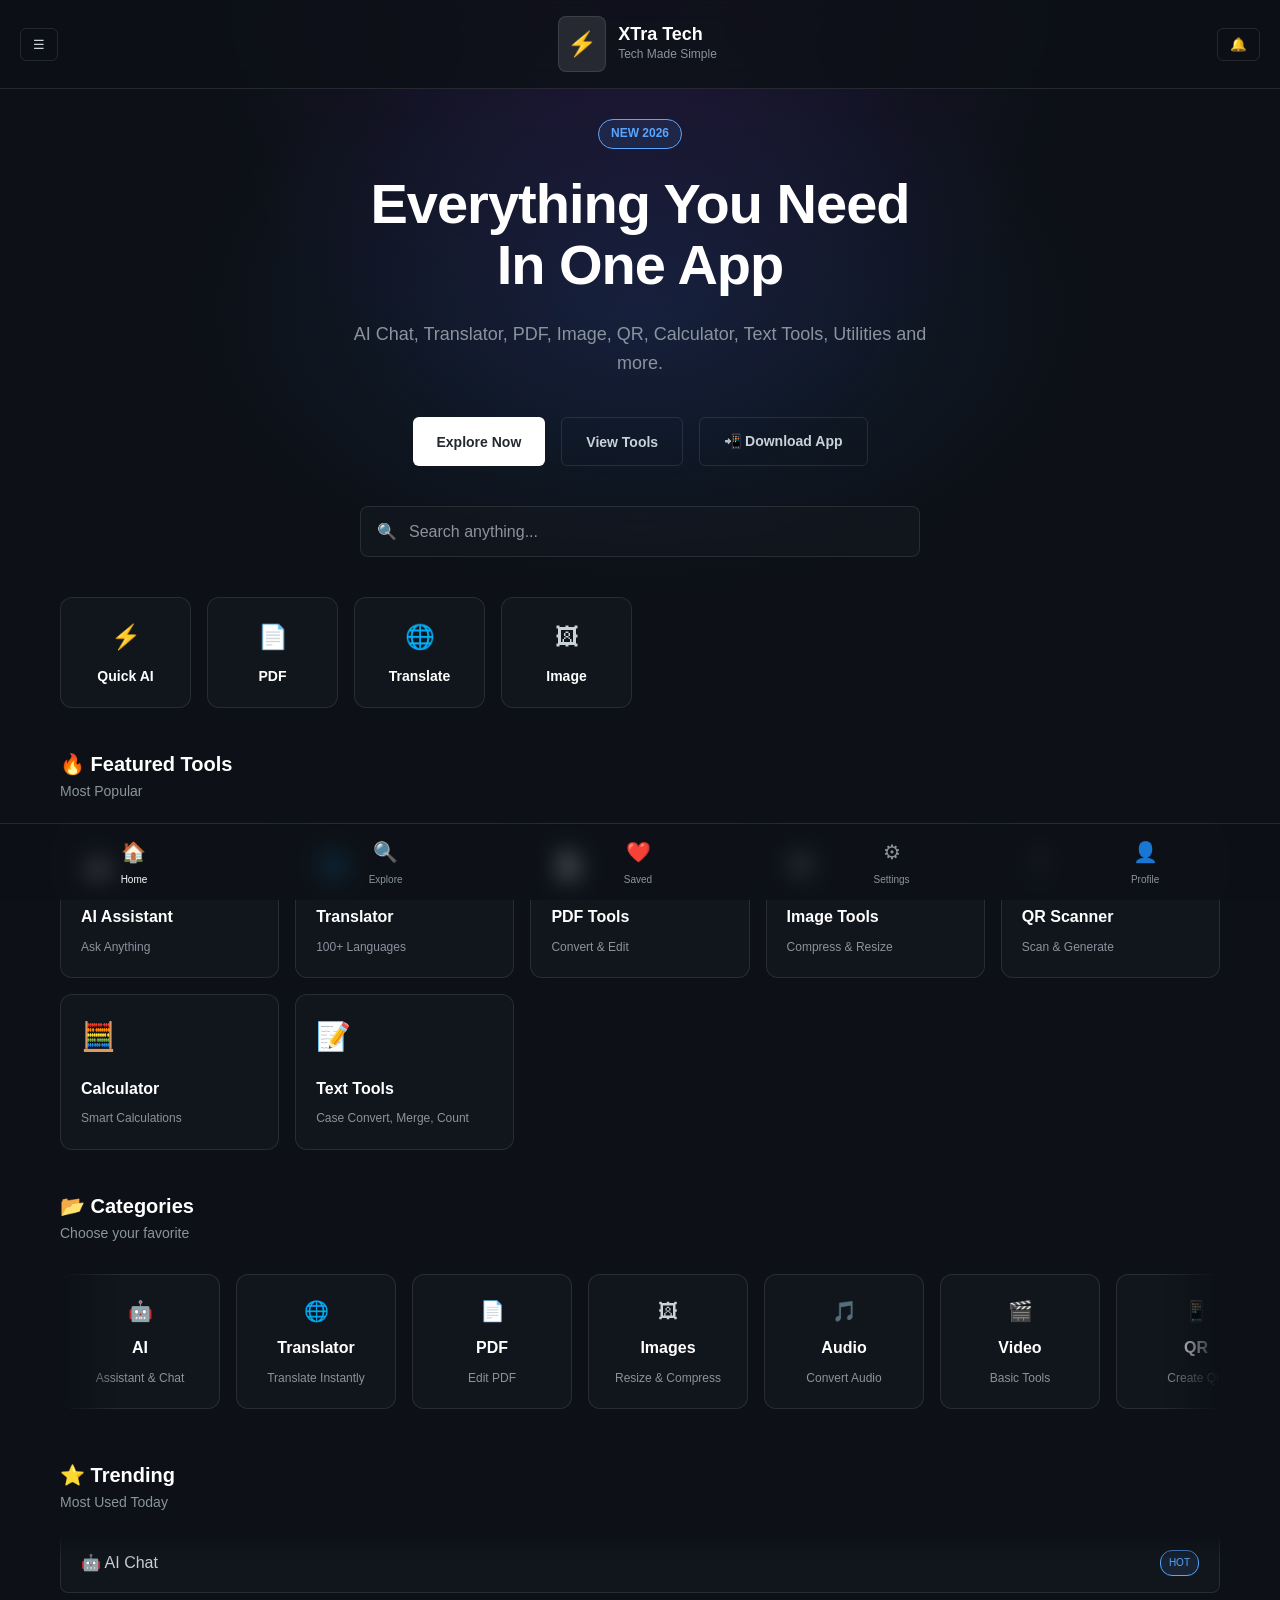
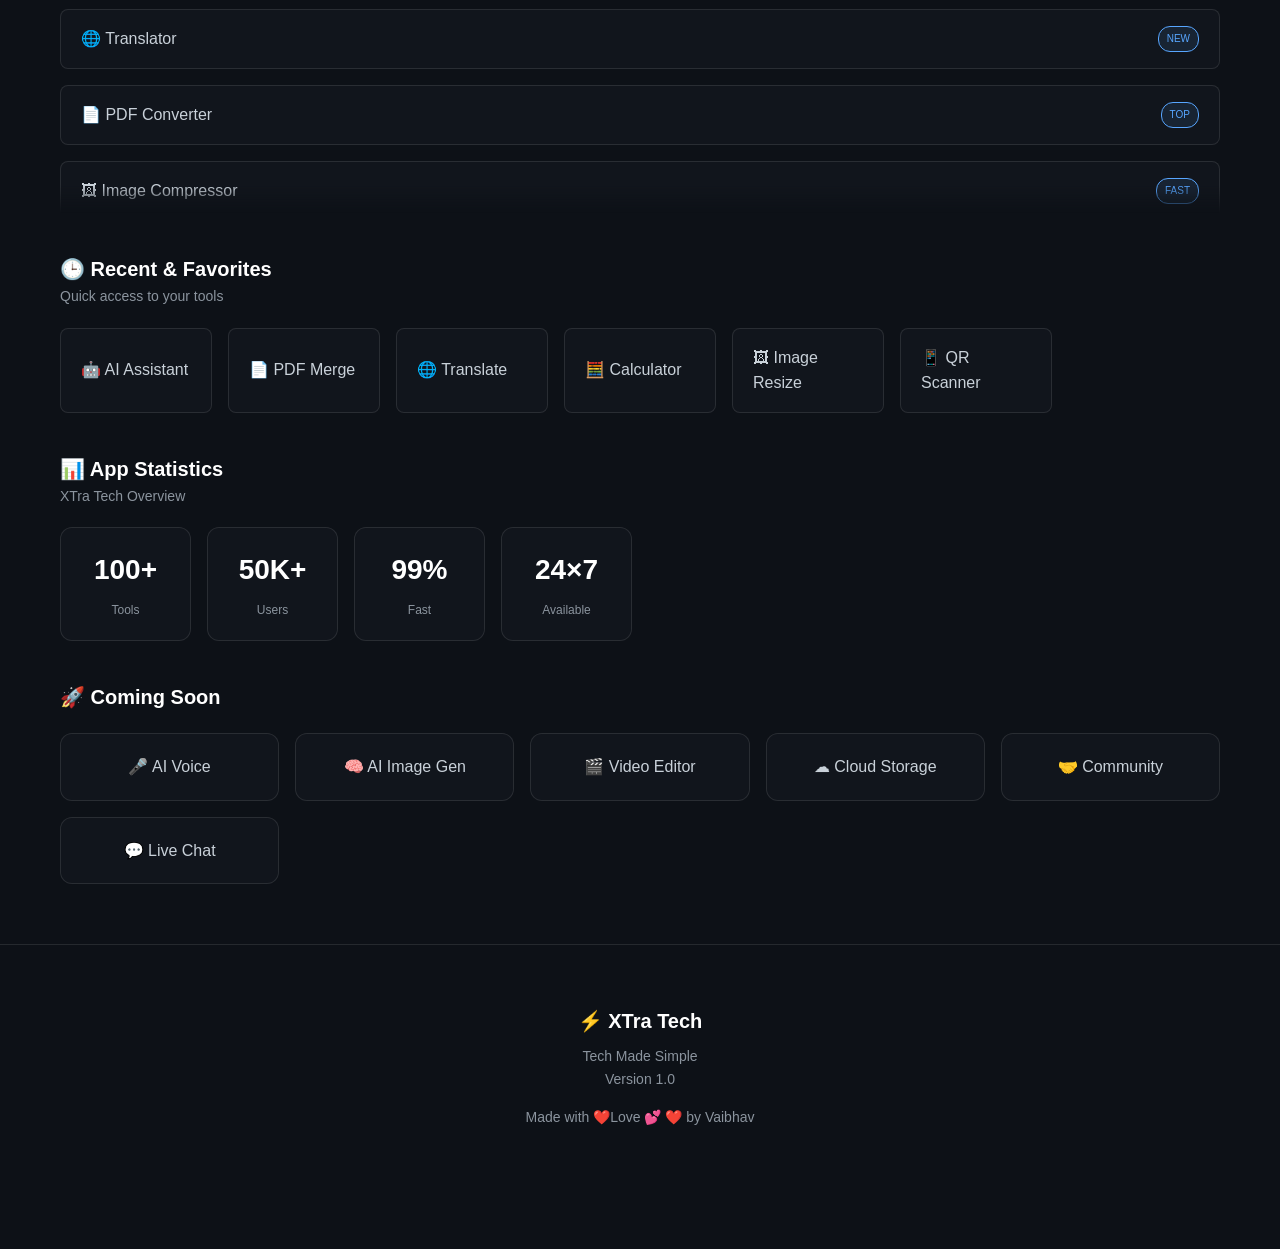
==== commit 8c26206b: "Original file 🗃️" ====
--- a/index.html
+++ b/index.html
@@ -116,14 +116,14 @@
     }
 
     header button:hover {
-      border-color: rgba(255, 255, 255, 0.3);
+      border-color: var(--border-hover);
       color: var(--text-heading);
     }
 
     /* Hero Section */
     .hero {
       text-align: center;
-      padding: 30px 20px 60px; /* Reduced gap */
+      padding: 30px 20px 60px; /* Reduced top padding to close the gap */
       position: relative;
     }
 
@@ -193,7 +193,7 @@
     }
 
     .secondary:hover {
-      border-color: rgba(255, 255, 255, 0.3);
+      border-color: var(--border-hover);
       color: var(--text-heading);
     }
 
@@ -259,29 +259,96 @@
     .grid-3 { grid-template-columns: repeat(auto-fill, minmax(200px, 1fr)); }
     .grid-4 { grid-template-columns: repeat(auto-fill, minmax(120px, 1fr)); }
 
-    /* SECTION SPECIFIC GLOW COLORS */
-    .section-quick { --glow-color: #58a6ff; }       /* Blue */
-    .section-featured { --glow-color: #ff7b72; }    /* Red/Orange */
-    .section-categories { --glow-color: #3fb950; }  /* Green */
-    .section-trending { --glow-color: #ff78c6; }    /* Pink/Magenta */
-    .section-recent { --glow-color: #bc8cff; }      /* Light Purple */
-    .section-stats { --glow-color: #00e6ff; }       /* Bright Cyan (NEW COLOR) */
-    .section-soon { --glow-color: #e3b341; }        /* Yellow */
-
-    /* Generic Cards */
+    /* Cards */
     .card {
       background: var(--bg-card);
       border: 1px solid var(--border-subtle);
       border-radius: 12px;
       padding: 20px;
       backdrop-filter: blur(10px);
-      transition: transform 0.3s ease, border-color 0.3s ease, box-shadow 0.3s ease, background 0.3s ease;
+      transition: transform 0.3s ease, border-color 0.3s ease, box-shadow 0.3s ease;
       text-decoration: none;
       color: var(--text-main);
       display: flex;
       flex-direction: column;
       gap: 8px;
       position: relative;
+    }
+
+    .card:hover {
+      transform: translateY(-4px);
+      border-color: var(--border-hover);
+      box-shadow: 0 8px 24px rgba(0,0,0,0.3);
+    }
+
+    .card .icon {
+      font-size: 28px;
+      margin-bottom: 8px;
+    }
+
+    .card h3 {
+      color: var(--text-heading);
+      font-size: 16px;
+      font-weight: 600;
+    }
+
+    .card p {
+      font-size: 12px;
+      color: var(--text-muted);
+    }
+
+    /* Horizontal Marquee Animation Classes */
+    .marquee-container {
+      overflow: hidden;
+      width: 100%;
+      position: relative;
+      -webkit-mask-image: linear-gradient(to right, transparent, black 5%, black 95%, transparent);
+      mask-image: linear-gradient(to right, transparent, black 5%, black 95%, transparent);
+      margin-bottom: 40px;
+      padding: 10px 0;
+    }
+
+    .marquee-track {
+      display: flex;
+      gap: 16px;
+      width: max-content;
+      animation: marquee-scroll 20s linear infinite;
+      touch-action: pan-y; /* Allows vertical scrolling to pass through */
+      user-select: none; /* Prevents text selection on touch */
+    }
+
+    .category-card {
+      flex: 0 0 auto;
+      width: 160px;
+      align-items: center;
+      text-align: center;
+    }
+
+    @keyframes marquee-scroll {
+      0% { transform: translateX(0); }
+      100% { transform: translateX(calc(-50% - 8px)); }
+    }
+
+    /* Vertical Marquee Animation Classes (NEW) */
+    .trending-container {
+      overflow: hidden;
+      height: 280px; /* Adjust height based on how many you want to show */
+      position: relative;
+      -webkit-mask-image: linear-gradient(to bottom, transparent, black 10%, black 90%, transparent);
+      mask-image: linear-gradient(to bottom, transparent, black 10%, black 90%, transparent);
+      margin-bottom: 40px;
+    }
+
+    .trending-track {
+      display: flex;
+      flex-direction: column;
+      gap: 16px;
+      animation: marquee-vertical 10s linear infinite;
+    }
+
+    @keyframes marquee-vertical {
+      0% { transform: translateY(0); }
+      100% { transform: translateY(calc(-50% - 8px)); } /* 8px is half the gap */
     }
 
     /* Minimal Line Cards (For Trending/Recent) */
@@ -295,23 +362,12 @@
       border-radius: 8px;
       text-decoration: none;
       color: var(--text-main);
-      transition: transform 0.3s ease, border-color 0.3s ease, box-shadow 0.3s ease, background 0.3s ease;
-    }
-
-    .card .icon {
-      font-size: 28px;
-      margin-bottom: 8px;
-    }
-
-    .card h3 {
-      color: var(--text-heading);
-      font-size: 16px;
-      font-weight: 600;
-    }
-
-    .card p {
-      font-size: 12px;
-      color: var(--text-muted);
+      transition: 0.2s;
+    }
+
+    .line-card:hover {
+      border-color: var(--border-hover);
+      background: rgba(255,255,255,0.05);
     }
 
     .tag {
@@ -323,127 +379,7 @@
       border: 1px solid var(--accent);
     }
 
-    /* SEQUENTIAL ONE-BY-ONE THIN GLOW ANIMATION (GROUPED FIX) */
-    @keyframes autoGlowSequence {
-      0%, 25%, 100% {
-        border-color: var(--border-subtle);
-        box-shadow: none;
-        transform: translateY(0);
-        background: var(--bg-card);
-      }
-      10% {
-        border-color: var(--glow-color);
-        box-shadow: 0 0 8px var(--glow-color);
-        transform: translateY(-3px);
-        background: rgba(255, 255, 255, 0.05); 
-      }
-    }
-
-    .auto-glow {
-      animation: autoGlowSequence var(--group-duration, 4s) infinite;
-      animation-delay: calc(var(--local-i, 1) * 0.25s) !important;
-    }
-
-    .auto-glow:nth-child(1) { --local-i: 1; }
-    .auto-glow:nth-child(2) { --local-i: 2; }
-    .auto-glow:nth-child(3) { --local-i: 3; }
-    .auto-glow:nth-child(4) { --local-i: 4; }
-    .auto-glow:nth-child(5) { --local-i: 5; }
-    .auto-glow:nth-child(6) { --local-i: 6; }
-    .auto-glow:nth-child(7) { --local-i: 7; }
-    .auto-glow:nth-child(8) { --local-i: 8; }
-    .auto-glow:nth-child(9) { --local-i: 9; }
-    .auto-glow:nth-child(10) { --local-i: 10; }
-    .auto-glow:nth-child(11) { --local-i: 11; }
-    .auto-glow:nth-child(12) { --local-i: 12; }
-    .auto-glow:nth-child(13) { --local-i: 13; }
-    .auto-glow:nth-child(14) { --local-i: 14; }
-    .auto-glow:nth-child(15) { --local-i: 15; }
-    .auto-glow:nth-child(16) { --local-i: 16; }
-    .auto-glow:nth-child(17) { --local-i: 17; }
-    .auto-glow:nth-child(18) { --local-i: 18; }
-    .auto-glow:nth-child(19) { --local-i: 19; }
-    .auto-glow:nth-child(20) { --local-i: 20; }
-    .auto-glow:nth-child(21) { --local-i: 21; }
-    .auto-glow:nth-child(22) { --local-i: 22; }
-    .auto-glow:nth-child(23) { --local-i: 23; }
-    .auto-glow:nth-child(24) { --local-i: 24; }
-
-    .section-quick { --group-duration: 2.5s; }      
-    .section-featured { --group-duration: 3.5s; }   
-    .section-categories { --group-duration: 6s; }   
-    .section-trending { --group-duration: 4s; }     
-    .section-recent { --group-duration: 3s; }       
-    .section-stats { --group-duration: 2s; }        
-    .section-soon { --group-duration: 2.5s; }       
-
-    /* Override animation entirely when user actively hovers */
-    .auto-glow:hover {
-      animation: none !important; 
-      border-color: var(--glow-color);
-      box-shadow: 0 0 6px var(--glow-color);
-      transform: translateY(-2px);
-      background: rgba(255, 255, 255, 0.03);
-    }
-
-    /* Horizontal Marquee (Categories) */
-    .marquee-container {
-      overflow: hidden;
-      width: 100%;
-      position: relative;
-      -webkit-mask-image: linear-gradient(to right, transparent, black 5%, black 95%, transparent);
-      mask-image: linear-gradient(to right, transparent, black 5%, black 95%, transparent);
-      margin-bottom: 40px;
-      padding: 10px 0; /* Padding for thin glow shadow */
-    }
-
-    .marquee-track {
-      display: flex;
-      gap: 16px;
-      width: max-content;
-      animation: marquee-scroll 30s linear infinite;
-      touch-action: pan-y; /* Keeps scroll functionality on mobile */
-      user-select: none; 
-    }
-
-    .category-card {
-      flex: 0 0 auto;
-      width: 160px;
-      align-items: center;
-      text-align: center;
-    }
-
-    @keyframes marquee-scroll {
-      0% { transform: translateX(0); }
-      100% { transform: translateX(calc(-50% - 8px)); }
-    }
-
-    /* Vertical Marquee (Trending) */
-    .trending-container {
-      overflow: hidden;
-      height: 300px; 
-      position: relative;
-      -webkit-mask-image: linear-gradient(to bottom, transparent, black 10%, black 90%, transparent);
-      mask-image: linear-gradient(to bottom, transparent, black 10%, black 90%, transparent);
-      margin-bottom: 40px;
-      padding: 0 10px; /* Padding for thin glow shadows on sides */
-    }
-
-    .trending-track {
-      display: flex;
-      flex-direction: column;
-      gap: 16px;
-      /* Speed of the vertical loop */
-      animation: marquee-vertical 8s linear infinite;
-      touch-action: pan-x; /* Allows horizontal scrolling over it */
-    }
-
-    @keyframes marquee-vertical {
-      0% { transform: translateY(0); }
-      100% { transform: translateY(calc(-50% - 8px)); } 
-    }
-
-    /* Stats Grid Custom */
+    /* Stats Grid */
     .stats-card h3 {
       font-size: 28px;
       color: var(--text-heading);
@@ -653,115 +589,359 @@
       </div>
     </section>
 
-    <!-- Quick Actions (Items 1-4) -->
-    <section class="grid grid-4 section-quick">
-      <a href="ai-chat.html" class="card auto-glow" style="align-items: center; text-align: center; --i: 1;">
+    <!-- Quick Actions -->
+    <section class="grid grid-4">
+      <a href="ai-chat.html" class="card" style="align-items: center; text-align: center;">
         <span style="font-size: 24px;">⚡</span>
         <h3 style="font-size: 14px;">Quick AI</h3>
       </a>
-      <a href="#" class="card auto-glow" style="align-items: center; text-align: center; --i: 2;">
+      <a href="#" class="card" style="align-items: center; text-align: center;">
         <span style="font-size: 24px;">📄</span>
         <h3 style="font-size: 14px;">PDF</h3>
       </a>
-      <a href="translator.html" class="card auto-glow" style="align-items: center; text-align: center; --i: 3;">
+      <a href="translator.html" class="card" style="align-items: center; text-align: center;">
         <span style="font-size: 24px;">🌐</span>
         <h3 style="font-size: 14px;">Translate</h3>
       </a>
-      <a href="#" class="card auto-glow" style="align-items: center; text-align: center; --i: 4;">
+      <a href="#" class="card" style="align-items: center; text-align: center;">
         <span style="font-size: 24px;">🖼</span>
         <h3 style="font-size: 14px;">Image</h3>
       </a>
     </section>
 
-    <!-- Featured Tools (Items 5-11) -->
+    <!-- Featured Tools -->
     <div class="section-title">
       <h2>🔥 Featured Tools</h2>
       <p>Most Popular</p>
     </div>
-    <section class="grid grid-3 section-featured">
-      <a href="ai-chat.html" class="card auto-glow" style="--i: 5;">
+    <section class="grid grid-3">
+      <a href="ai-chat.html" class="card">
         <div class="icon">🤖</div>
         <h3>AI Assistant</h3>
         <p>Ask Anything</p>
       </a>
-      <a href="translator.html" class="card auto-glow" style="--i: 6;">
+      <a href="translator.html" class="card">
         <div class="icon">🌐</div>
         <h3>Translator</h3>
         <p>100+ Languages</p>
       </a>
-      <div class="card auto-glow" style="--i: 7;">
+      <div class="card">
         <div class="icon">📄</div>
         <h3>PDF Tools</h3>
         <p>Convert & Edit</p>
       </div>
-      <div class="card auto-glow" style="--i: 8;">
+      <div class="card">
         <div class="icon">🖼</div>
         <h3>Image Tools</h3>
         <p>Compress & Resize</p>
       </div>
-      <a href="qr-generator.html" class="card auto-glow" style="--i: 9;">
+      <a href="qr-generator.html" class="card">
         <div class="icon">📱</div>
         <h3>QR Scanner</h3>
         <p>Scan & Generate</p>
       </a>
-      <a href="calculator.html" class="card auto-glow" style="--i: 10;">
+      <a href="calculator.html" class="card">
         <div class="icon">🧮</div>
         <h3>Calculator</h3>
         <p>Smart Calculations</p>
       </a>
-      <a href="text-tools.html" class="card auto-glow" style="--i: 11;">
+      <a href="text-tools.html" class="card">
         <div class="icon">📝</div>
         <h3>Text Tools</h3>
         <p>Case Convert, Merge, Count</p>
       </a>
     </section>
 
-    <!-- Categories (Items 12-35) -->
+    <!-- Categories -->
     <div class="section-title">
       <h2>📂 Categories</h2>
       <p>Choose your favorite</p>
     </div>
-    <section class="marquee-container section-categories">
+    <section class="marquee-container">
       <div class="marquee-track">
         
-        <!-- Original 12 Items (12 to 23) -->
-        <a href="ai-chat.html" class="card category-card auto-glow" style="--i: 12;">
+        <!-- Original 12 Items -->
+        <a href="ai-chat.html" class="card category-card">
           <span style="font-size: 20px;">🤖</span>
           <h3>AI</h3>
           <p>Assistant & Chat</p>
         </a>
-        <a href="translator.html" class="card category-card auto-glow" style="--i: 13;">
+        <a href="translator.html" class="card category-card">
           <span style="font-size: 20px;">🌐</span>
           <h3>Translator</h3>
           <p>Translate Instantly</p>
         </a>
-        <div class="card category-card auto-glow" style="--i: 14;">
+        <div class="card category-card">
           <span style="font-size: 20px;">📄</span>
           <h3>PDF</h3>
           <p>Edit PDF</p>
         </div>
-        <div class="card category-card auto-glow" style="--i: 15;">
+        <div class="card category-card">
           <span style="font-size: 20px;">🖼</span>
           <h3>Images</h3>
           <p>Resize & Compress</p>
         </div>
-        <div class="card category-card auto-glow" style="--i: 16;">
+        <div class="card category-card">
           <span style="font-size: 20px;">🎵</span>
           <h3>Audio</h3>
           <p>Convert Audio</p>
         </div>
-        <div class="card category-card auto-glow" style="--i: 17;">
+        <div class="card category-card">
           <span style="font-size: 20px;">🎬</span>
           <h3>Video</h3>
           <p>Basic Tools</p>
         </div>
-        <a href="qr-generator.html" class="card category-card auto-glow" style="--i: 18;">
+        <a href="qr-generator.html" class="card category-card">
           <span style="font-size: 20px;">📱</span>
           <h3>QR</h3>
           <p>Create QR</p>
         </a>
-        <a href="calculator.html" class="card category-card auto-glow" style="--i: 19;">
+        <a href="calculator.html" class="card category-card">
           <span style="font-size: 20px;">🧮</span>
-          <h3>Math</h3>
-          <p>Calculators</p>
-        </a>
+          <h3>Calculator</h3>
+          <p>Math & Finance</p>
+        </a>
+        <a href="text-tools.html" class="card category-card">
+          <span style="font-size: 20px;">📝</span>
+          <h3>Text</h3>
+          <p>Utilities</p>
+        </a> 
+        <div class="card category-card">
+          <span style="font-size: 20px;">🎓</span>
+          <h3>Study</h3>
+          <p>Student Tools</p>
+        </div>
+        <div class="card category-card">
+          <span style="font-size: 20px;">⚙</span>
+          <h3>Utilities</h3>
+          <p>Daily Use</p>
+        </div>
+        <div class="card category-card">
+          <span style="font-size: 20px;">⭐</span>
+          <h3>More</h3>
+          <p>Coming Soon</p>
+        </div>
+
+        <!-- Duplicated 12 Items for Seamless Scrolling -->
+        <a href="ai-chat.html" class="card category-card" aria-hidden="true">
+          <span style="font-size: 20px;">🤖</span>
+          <h3>AI</h3>
+          <p>Assistant & Chat</p>
+        </a>
+        <a href="translator.html" class="card category-card" aria-hidden="true">
+          <span style="font-size: 20px;">🌐</span>
+          <h3>Translator</h3>
+          <p>Translate Instantly</p>
+        </a>
+        <div class="card category-card" aria-hidden="true">
+          <span style="font-size: 20px;">📄</span>
+          <h3>PDF</h3>
+          <p>Edit PDF</p>
+        </div>
+        <div class="card category-card" aria-hidden="true">
+          <span style="font-size: 20px;">🖼</span>
+          <h3>Images</h3>
+          <p>Resize & Compress</p>
+        </div>
+        <div class="card category-card" aria-hidden="true">
+          <span style="font-size: 20px;">🎵</span>
+          <h3>Audio</h3>
+          <p>Convert Audio</p>
+        </div>
+        <div class="card category-card" aria-hidden="true">
+          <span style="font-size: 20px;">🎬</span>
+          <h3>Video</h3>
+          <p>Basic Tools</p>
+        </div>
+        <a href="qr-generator.html" class="card category-card" aria-hidden="true">
+          <span style="font-size: 20px;">📱</span>
+          <h3>QR</h3>
+          <p>Create QR</p>
+        </a>
+        <a href="calculator.html" class="card category-card" aria-hidden="true">
+          <span style="font-size: 20px;">🧮</span>
+          <h3>Calculator</h3>
+          <p>Math & Finance</p>
+        </a>
+        <a href="text-tools.html" class="card category-card" aria-hidden="true">
+          <span style="font-size: 20px;">📝</span>
+          <h3>Text</h3>
+          <p>Utilities</p>
+        </a> 
+        <div class="card category-card" aria-hidden="true">
+          <span style="font-size: 20px;">🎓</span>
+          <h3>Study</h3>
+          <p>Student Tools</p>
+        </div>
+        <div class="card category-card" aria-hidden="true">
+          <span style="font-size: 20px;">⚙</span>
+          <h3>Utilities</h3>
+          <p>Daily Use</p>
+        </div>
+        <div class="card category-card" aria-hidden="true">
+          <span style="font-size: 20px;">⭐</span>
+          <h3>More</h3>
+          <p>Coming Soon</p>
+        </div>
+
+      </div>
+    </section>
+
+    <!-- Trending (Vertical Scroll) -->
+    <div class="section-title">
+      <h2>⭐ Trending</h2>
+      <p>Most Used Today</p>
+    </div>
+    <section class="trending-container">
+      <div class="trending-track">
+        <!-- Original Items -->
+        <a href="ai-chat.html" class="line-card">
+          <div>🤖 AI Chat</div>
+          <span class="tag">HOT</span>
+        </a>
+        <a href="translator.html" class="line-card">
+          <div>🌐 Translator</div>
+          <span class="tag">NEW</span>
+        </a>
+        <div class="line-card">
+          <div>📄 PDF Converter</div>
+          <span class="tag">TOP</span>
+        </div>
+        <div class="line-card">
+          <div>🖼 Image Compressor</div>
+          <span class="tag">FAST</span>
+        </div>
+        <a href="qr-generator.html" class="line-card">
+          <div>📱 QR Generator</div>
+          <span class="tag">FREE</span>
+        </a>
+
+        <!-- Duplicated Items for Seamless Scrolling -->
+        <a href="ai-chat.html" class="line-card" aria-hidden="true">
+          <div>🤖 AI Chat</div>
+          <span class="tag">HOT</span>
+        </a>
+        <a href="translator.html" class="line-card" aria-hidden="true">
+          <div>🌐 Translator</div>
+          <span class="tag">NEW</span>
+        </a>
+        <div class="line-card" aria-hidden="true">
+          <div>📄 PDF Converter</div>
+          <span class="tag">TOP</span>
+        </div>
+        <div class="line-card" aria-hidden="true">
+          <div>🖼 Image Compressor</div>
+          <span class="tag">FAST</span>
+        </div>
+        <a href="qr-generator.html" class="line-card" aria-hidden="true">
+          <div>📱 QR Generator</div>
+          <span class="tag">FREE</span>
+        </a>
+      </div>
+    </section>
+
+
+    <!-- Favorites & Recent -->
+    <div class="section-title">
+      <h2>🕒 Recent & Favorites</h2>
+      <p>Quick access to your tools</p>
+    </div>
+    <section class="grid grid-2">
+      <a href="ai-chat.html" class="line-card">🤖 AI Assistant</a>
+      <div class="line-card">📄 PDF Merge</div>
+      <a href="translator.html" class="line-card">🌐 Translate</a>
+      <a href="calculator.html" class="line-card">🧮 Calculator</a>
+      <div class="line-card">🖼 Image Resize</div>
+      <a href="qr-generator.html" class="line-card">📱 QR Scanner</a>
+    </section>
+
+    <!-- App Statistics -->
+    <div class="section-title">
+      <h2>📊 App Statistics</h2>
+      <p>XTra Tech Overview</p>
+    </div>
+    <section class="grid grid-4 text-center">
+      <div class="card stats-card" style="align-items: center;">
+        <h3>100+</h3>
+        <p>Tools</p>
+      </div>
+      <div class="card stats-card" style="align-items: center;">
+        <h3>50K+</h3>
+        <p>Users</p>
+      </div>
+      <div class="card stats-card" style="align-items: center;">
+        <h3>99%</h3>
+        <p>Fast</p>
+      </div>
+      <div class="card stats-card" style="align-items: center;">
+        <h3>24×7</h3>
+        <p>Available</p>
+      </div>
+    </section>
+
+    <!-- Coming Soon -->
+    <div class="section-title">
+      <h2>🚀 Coming Soon</h2>
+    </div>
+    <section class="grid grid-3">
+      <div class="card" style="align-items: center; text-align: center;">🎤 AI Voice</div>
+      <div class="card" style="align-items: center; text-align: center;">🧠 AI Image Gen</div>
+      <div class="card" style="align-items: center; text-align: center;">🎬 Video Editor</div>
+      <div class="card" style="align-items: center; text-align: center;">☁ Cloud Storage</div>
+      <div class="card" style="align-items: center; text-align: center;">🤝 Community</div>
+      <div class="card" style="align-items: center; text-align: center;">💬 Live Chat</div>
+    </section>
+
+  </div> <!-- End Container -->
+
+  <!-- Footer -->
+  <footer>
+    <div class="footer-logo">⚡ XTra Tech</div>
+    <p>Tech Made Simple</p>
+    <p>Version 1.0</p>
+    <p style="margin-top: 16px;">Made with ❤️Love 💕 ❤️ by Vaibhav</p>
+  </footer>
+
+  <!-- Bottom Navigation -->
+  <nav class="bottom-nav">
+    <a class="active">
+      <span style="font-size: 20px;">🏠</span>
+      <span>Home</span>
+    </a>
+    <a>
+      <span style="font-size: 20px;">🔍</span>
+      <span>Explore</span>
+    </a>
+    <a>
+      <span style="font-size: 20px;">❤️</span>
+      <span>Saved</span>
+    </a>
+    <a>
+      <span style="font-size: 20px;">⚙</span>
+      <span>Settings</span>
+    </a>
+    <a>
+      <span style="font-size: 20px;">👤</span>
+      <span>Profile</span>
+    </a>
+  </nav>
+
+  <!-- Sidebar Script -->
+  <script>
+    const menuBtn = document.getElementById('menuBtn');
+    const closeMenu = document.getElementById('closeMenu');
+    const sidebar = document.getElementById('sidebar');
+    const overlay = document.getElementById('overlay');
+
+    function toggleMenu() {
+      sidebar.classList.toggle('open');
+      overlay.classList.toggle('open');
+    }
+
+    menuBtn.addEventListener('click', toggleMenu);
+    closeMenu.addEventListener('click', toggleMenu);
+    overlay.addEventListener('click', toggleMenu);
+  </script>
+
+</body>
+</html>
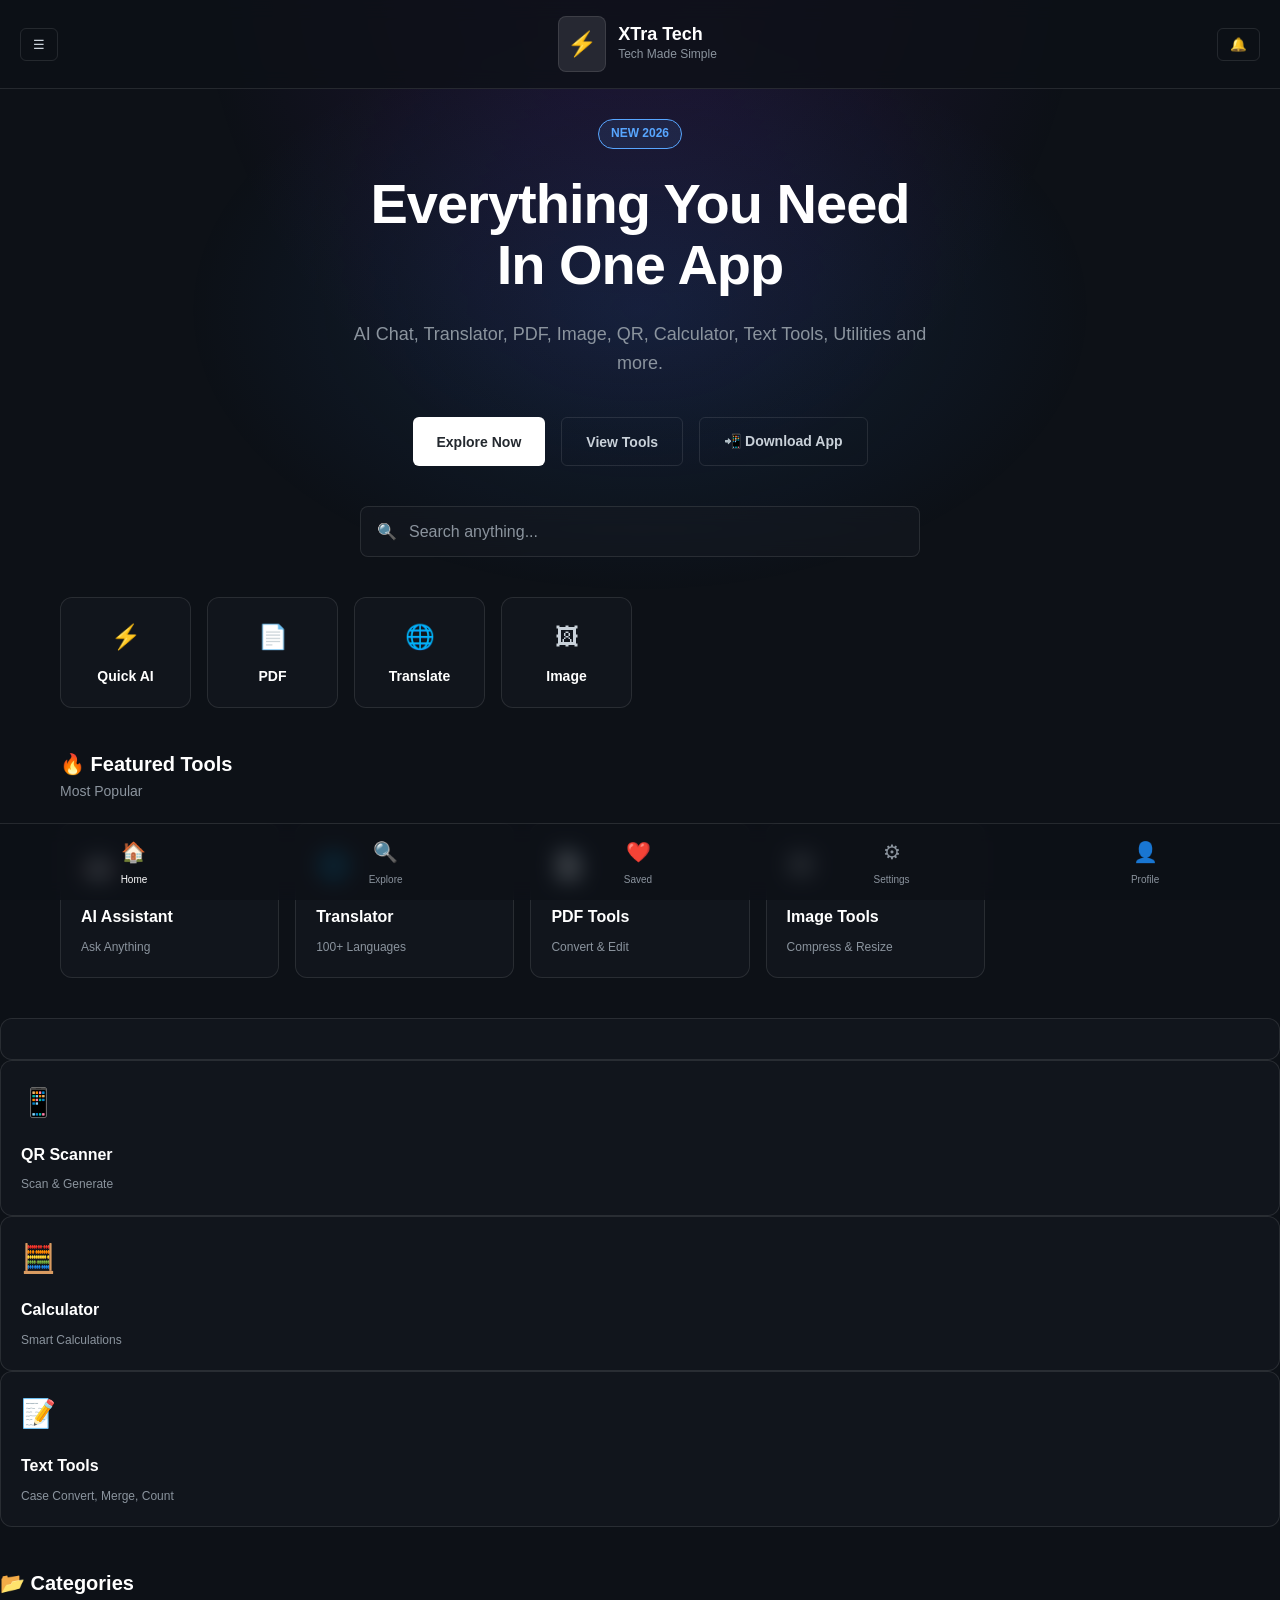
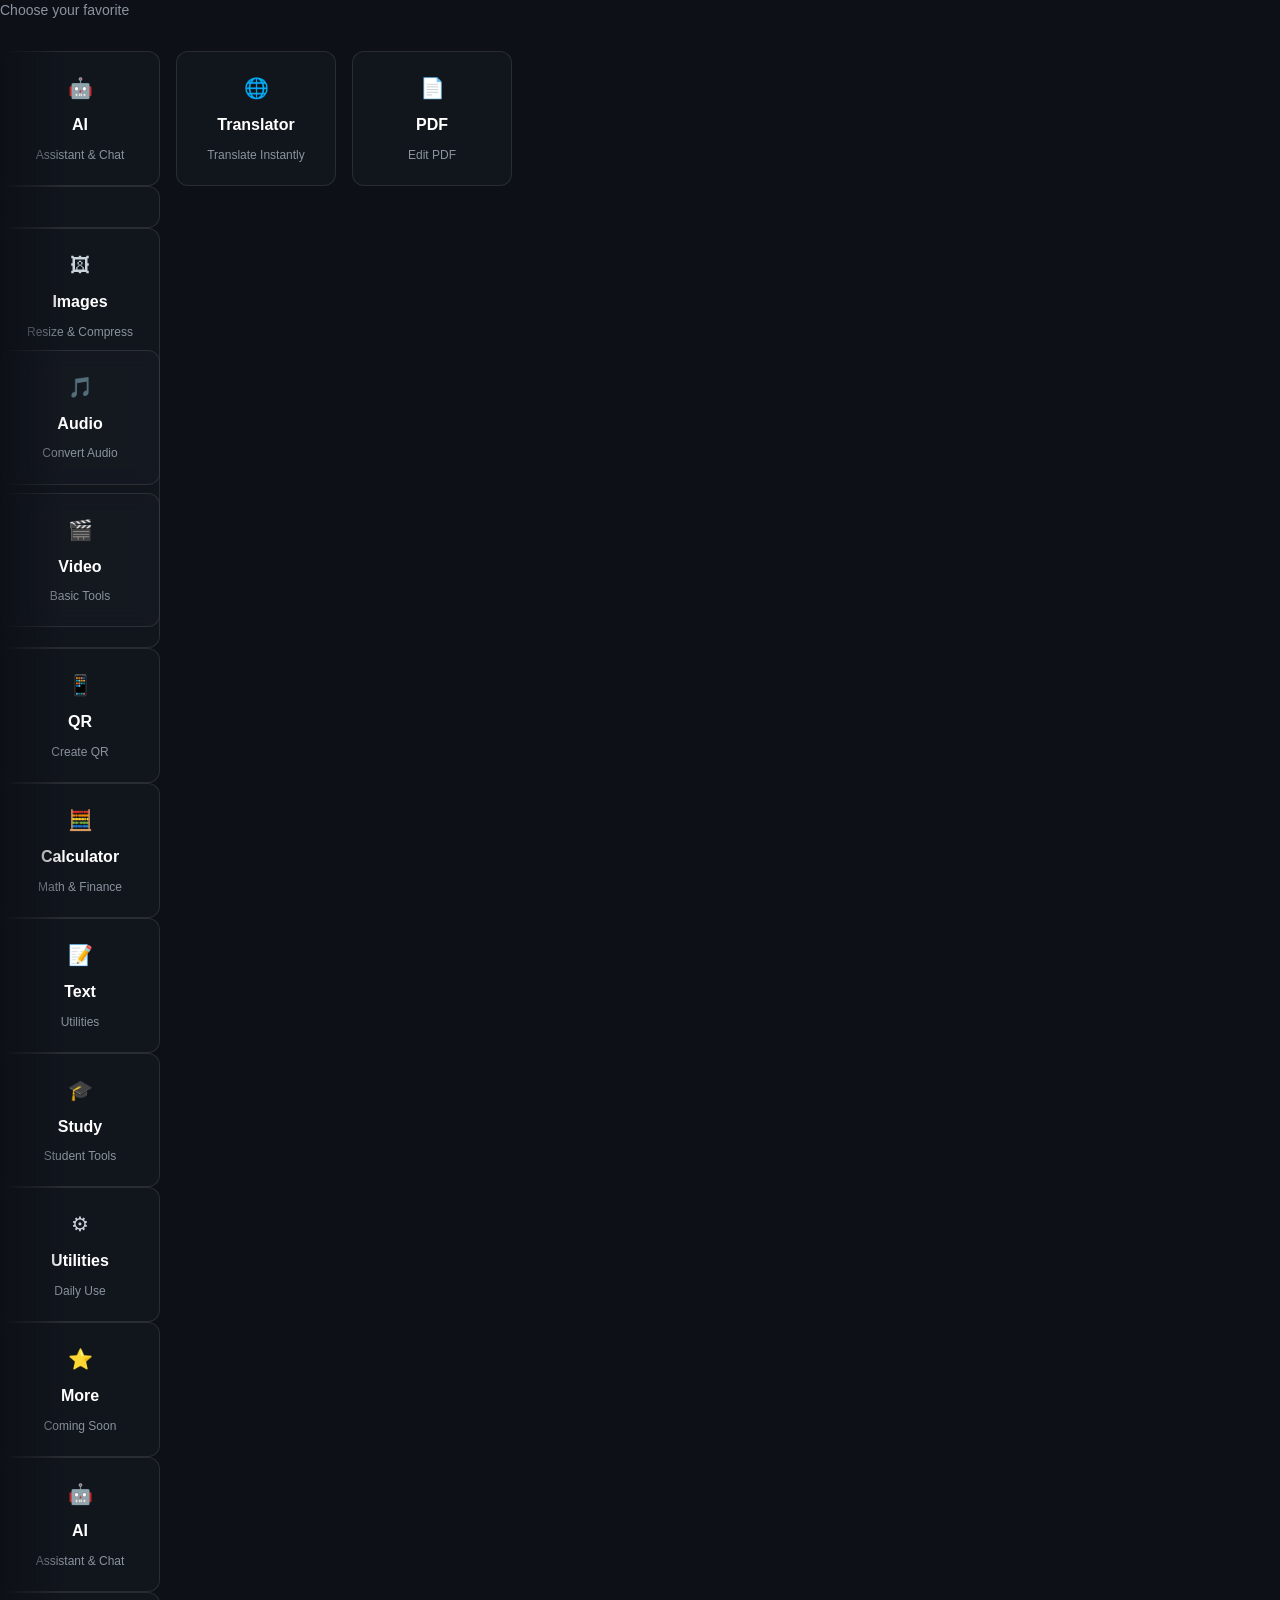
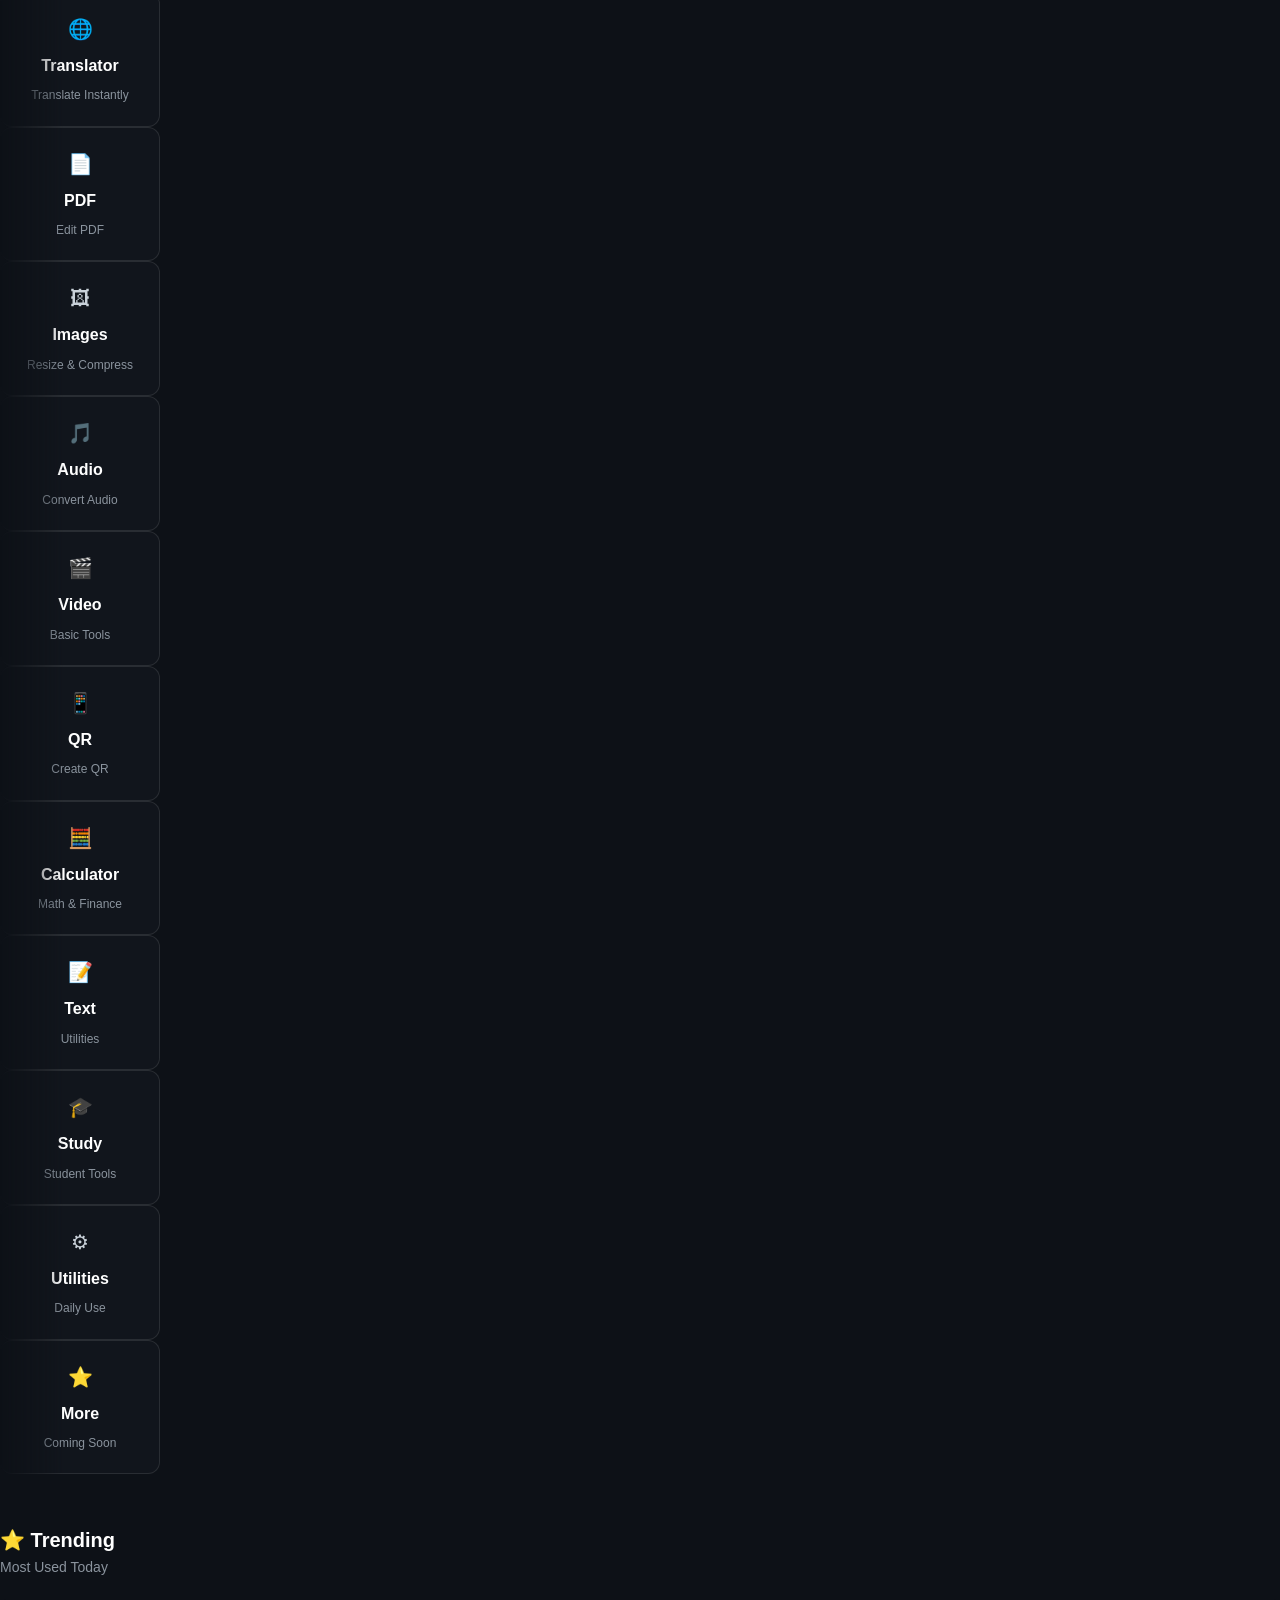
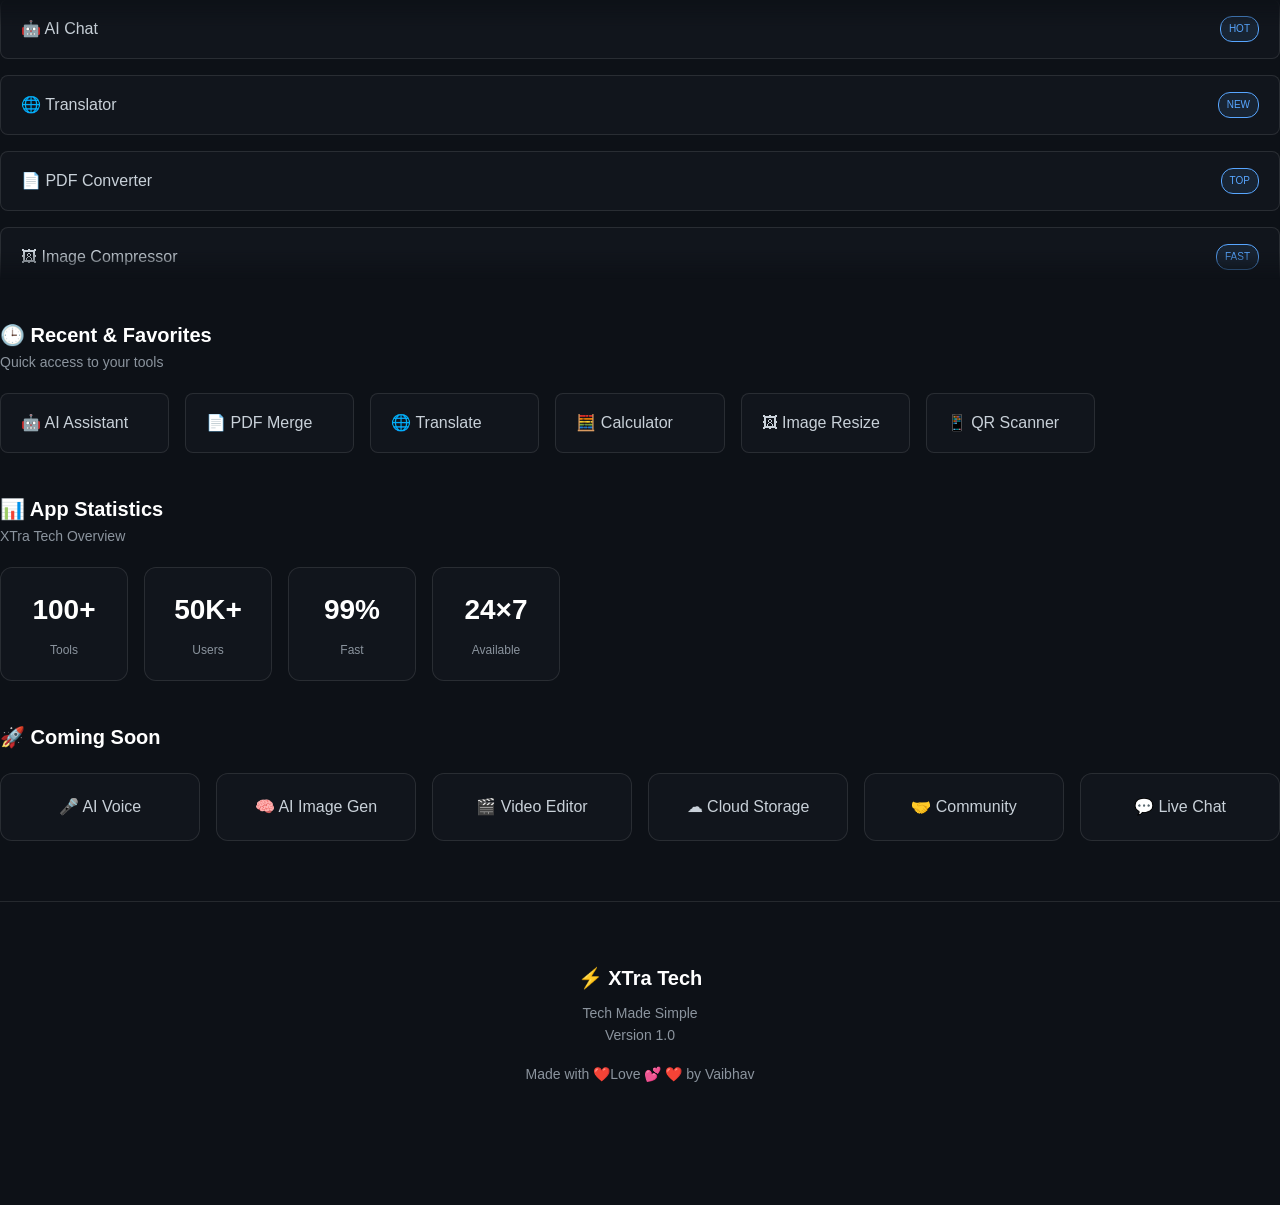
==== commit bf3aa52e: "Update index.html" ====
--- a/index.html
+++ b/index.html
@@ -540,8 +540,8 @@
       <a href="index.html">🏠 Home</a>
       <a href="ai-chat.html">🤖 AI Tools</a>
       <a href="translator.html">🌐 Translator</a>
-      <a href="#">📄 PDF Tools</a>
-      <a href="#">🖼 Image Tools</a>
+      <a href="pdf.html">📄 PDF Tools</a>
+      <a href="image.html">🖼 Image Tools</a>
       <a href="qr-generator.html">📱 QR Tools</a>
       <a href="calculator.html">🧮 Calculator</a>
       <a href="text-tools.html">📝 Text Tools</a>
@@ -595,7 +595,7 @@
         <span style="font-size: 24px;">⚡</span>
         <h3 style="font-size: 14px;">Quick AI</h3>
       </a>
-      <a href="#" class="card" style="align-items: center; text-align: center;">
+      <a href="pdf.html" class="card" style="align-items: center; text-align: center;">
         <span style="font-size: 24px;">📄</span>
         <h3 style="font-size: 14px;">PDF</h3>
       </a>
@@ -603,7 +603,7 @@
         <span style="font-size: 24px;">🌐</span>
         <h3 style="font-size: 14px;">Translate</h3>
       </a>
-      <a href="#" class="card" style="align-items: center; text-align: center;">
+      <a href="image.html" class="card" style="align-items: center; text-align: center;">
         <span style="font-size: 24px;">🖼</span>
         <h3 style="font-size: 14px;">Image</h3>
       </a>
@@ -625,12 +625,12 @@
         <h3>Translator</h3>
         <p>100+ Languages</p>
       </a>
-      <div class="card">
+      <a href="pdf.html" class="card">
         <div class="icon">📄</div>
         <h3>PDF Tools</h3>
         <p>Convert & Edit</p>
-      </div>
-      <div class="card">
+      </a> 
+      <a href="image.html". class="card">
         <div class="icon">🖼</div>
         <h3>Image Tools</h3>
         <p>Compress & Resize</p>
@@ -671,12 +671,12 @@
           <h3>Translator</h3>
           <p>Translate Instantly</p>
         </a>
-        <div class="card category-card">
+        <a href="pdf.html" class="card category-card">
           <span style="font-size: 20px;">📄</span>
           <h3>PDF</h3>
           <p>Edit PDF</p>
         </div>
-        <div class="card category-card">
+        <a href="image html" class="card category-card">
           <span style="font-size: 20px;">🖼</span>
           <h3>Images</h3>
           <p>Resize & Compress</p>
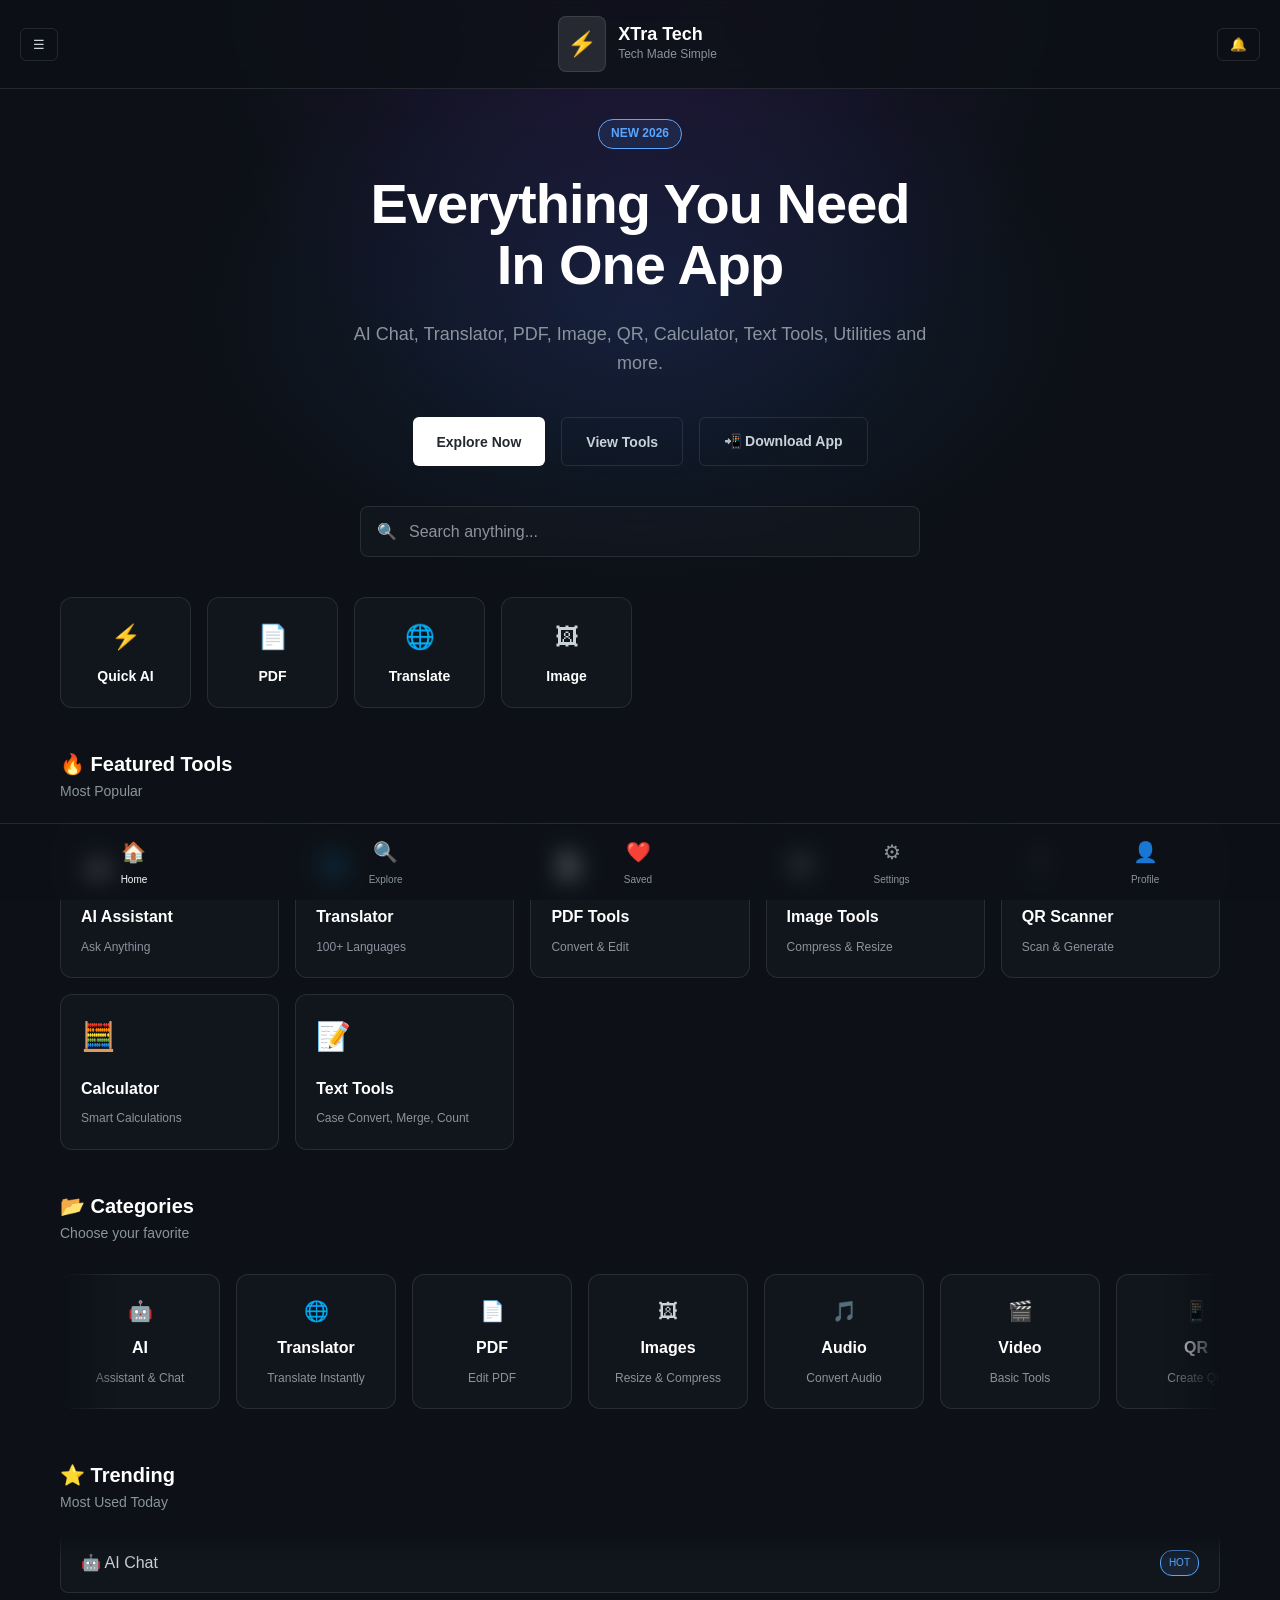
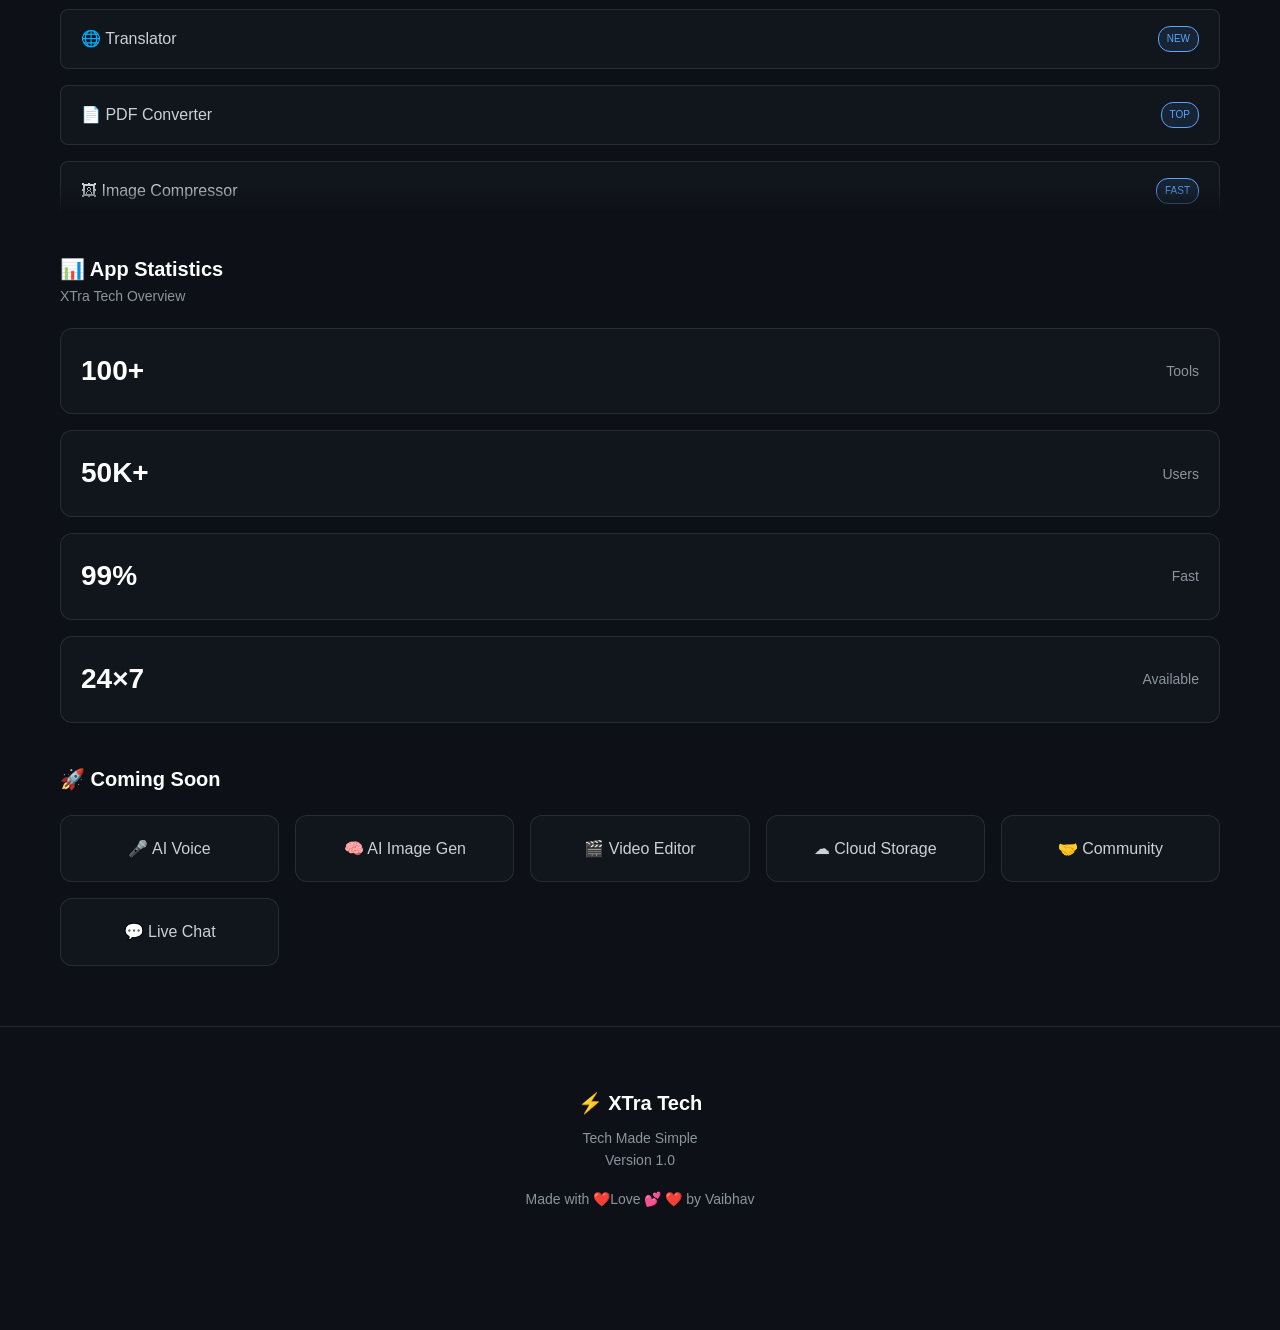
==== commit e455db1d: "Changes dex" ====
--- a/index.html
+++ b/index.html
@@ -259,6 +259,14 @@
     .grid-3 { grid-template-columns: repeat(auto-fill, minmax(200px, 1fr)); }
     .grid-4 { grid-template-columns: repeat(auto-fill, minmax(120px, 1fr)); }
 
+    /* Vertical stack (for stats now) */
+    .stack {
+      display: flex;
+      flex-direction: column;
+      gap: 16px;
+      margin-bottom: 40px;
+    }
+
     /* Cards */
     .card {
       background: var(--bg-card);
@@ -329,7 +337,7 @@
       100% { transform: translateX(calc(-50% - 8px)); }
     }
 
-    /* Vertical Marquee Animation Classes (NEW) */
+    /* Vertical Marquee Animation Classes */
     .trending-container {
       overflow: hidden;
       height: 280px; /* Adjust height based on how many you want to show */
@@ -351,7 +359,7 @@
       100% { transform: translateY(calc(-50% - 8px)); } /* 8px is half the gap */
     }
 
-    /* Minimal Line Cards (For Trending/Recent) */
+    /* Minimal Line Cards (For Trending) */
     .line-card {
       display: flex;
       align-items: center;
@@ -379,10 +387,21 @@
       border: 1px solid var(--accent);
     }
 
-    /* Stats Grid */
+    /* Stats Card (vertical layout) */
+    .stats-card {
+      flex-direction: row;
+      align-items: center;
+      justify-content: space-between;
+    }
+
     .stats-card h3 {
       font-size: 28px;
       color: var(--text-heading);
+    }
+
+    .stats-card p {
+      font-size: 14px;
+      color: var(--text-muted);
     }
 
     /* Footer */
@@ -568,7 +587,7 @@
 
   <!-- Main Content Wrapper -->
   <div class="container">
-    
+
     <!-- Hero -->
     <section class="hero">
       <span class="badge">NEW 2026</span>
@@ -629,12 +648,12 @@
         <div class="icon">📄</div>
         <h3>PDF Tools</h3>
         <p>Convert & Edit</p>
-      </a> 
-      <a href="image.html". class="card">
+      </a>
+      <a href="image.html" class="card">
         <div class="icon">🖼</div>
         <h3>Image Tools</h3>
         <p>Compress & Resize</p>
-      </div>
+      </a>
       <a href="qr-generator.html" class="card">
         <div class="icon">📱</div>
         <h3>QR Scanner</h3>
@@ -652,14 +671,14 @@
       </a>
     </section>
 
-    <!-- Categories -->
+    <!-- Categories (Horizontal Auto-Scroll — unchanged) -->
     <div class="section-title">
       <h2>📂 Categories</h2>
       <p>Choose your favorite</p>
     </div>
     <section class="marquee-container">
       <div class="marquee-track">
-        
+
         <!-- Original 12 Items -->
         <a href="ai-chat.html" class="card category-card">
           <span style="font-size: 20px;">🤖</span>
@@ -675,12 +694,12 @@
           <span style="font-size: 20px;">📄</span>
           <h3>PDF</h3>
           <p>Edit PDF</p>
-        </div>
-        <a href="image html" class="card category-card">
+        </a>
+        <a href="image.html" class="card category-card">
           <span style="font-size: 20px;">🖼</span>
           <h3>Images</h3>
           <p>Resize & Compress</p>
-        </div>
+        </a>
         <div class="card category-card">
           <span style="font-size: 20px;">🎵</span>
           <h3>Audio</h3>
@@ -705,7 +724,7 @@
           <span style="font-size: 20px;">📝</span>
           <h3>Text</h3>
           <p>Utilities</p>
-        </a> 
+        </a>
         <div class="card category-card">
           <span style="font-size: 20px;">🎓</span>
           <h3>Study</h3>
@@ -733,16 +752,16 @@
           <h3>Translator</h3>
           <p>Translate Instantly</p>
         </a>
-        <div class="card category-card" aria-hidden="true">
+        <a href="pdf.html" class="card category-card" aria-hidden="true">
           <span style="font-size: 20px;">📄</span>
           <h3>PDF</h3>
           <p>Edit PDF</p>
-        </div>
-        <div class="card category-card" aria-hidden="true">
+        </a>
+        <a href="image.html" class="card category-card" aria-hidden="true">
           <span style="font-size: 20px;">🖼</span>
           <h3>Images</h3>
           <p>Resize & Compress</p>
-        </div>
+        </a>
         <div class="card category-card" aria-hidden="true">
           <span style="font-size: 20px;">🎵</span>
           <h3>Audio</h3>
@@ -767,7 +786,7 @@
           <span style="font-size: 20px;">📝</span>
           <h3>Text</h3>
           <p>Utilities</p>
-        </a> 
+        </a>
         <div class="card category-card" aria-hidden="true">
           <span style="font-size: 20px;">🎓</span>
           <h3>Study</h3>
@@ -840,40 +859,25 @@
       </div>
     </section>
 
-
-    <!-- Favorites & Recent -->
-    <div class="section-title">
-      <h2>🕒 Recent & Favorites</h2>
-      <p>Quick access to your tools</p>
-    </div>
-    <section class="grid grid-2">
-      <a href="ai-chat.html" class="line-card">🤖 AI Assistant</a>
-      <div class="line-card">📄 PDF Merge</div>
-      <a href="translator.html" class="line-card">🌐 Translate</a>
-      <a href="calculator.html" class="line-card">🧮 Calculator</a>
-      <div class="line-card">🖼 Image Resize</div>
-      <a href="qr-generator.html" class="line-card">📱 QR Scanner</a>
-    </section>
-
-    <!-- App Statistics -->
+    <!-- App Statistics (Vertical Stack) -->
     <div class="section-title">
       <h2>📊 App Statistics</h2>
       <p>XTra Tech Overview</p>
     </div>
-    <section class="grid grid-4 text-center">
-      <div class="card stats-card" style="align-items: center;">
+    <section class="stack">
+      <div class="card stats-card">
         <h3>100+</h3>
         <p>Tools</p>
       </div>
-      <div class="card stats-card" style="align-items: center;">
+      <div class="card stats-card">
         <h3>50K+</h3>
         <p>Users</p>
       </div>
-      <div class="card stats-card" style="align-items: center;">
+      <div class="card stats-card">
         <h3>99%</h3>
         <p>Fast</p>
       </div>
-      <div class="card stats-card" style="align-items: center;">
+      <div class="card stats-card">
         <h3>24×7</h3>
         <p>Available</p>
       </div>
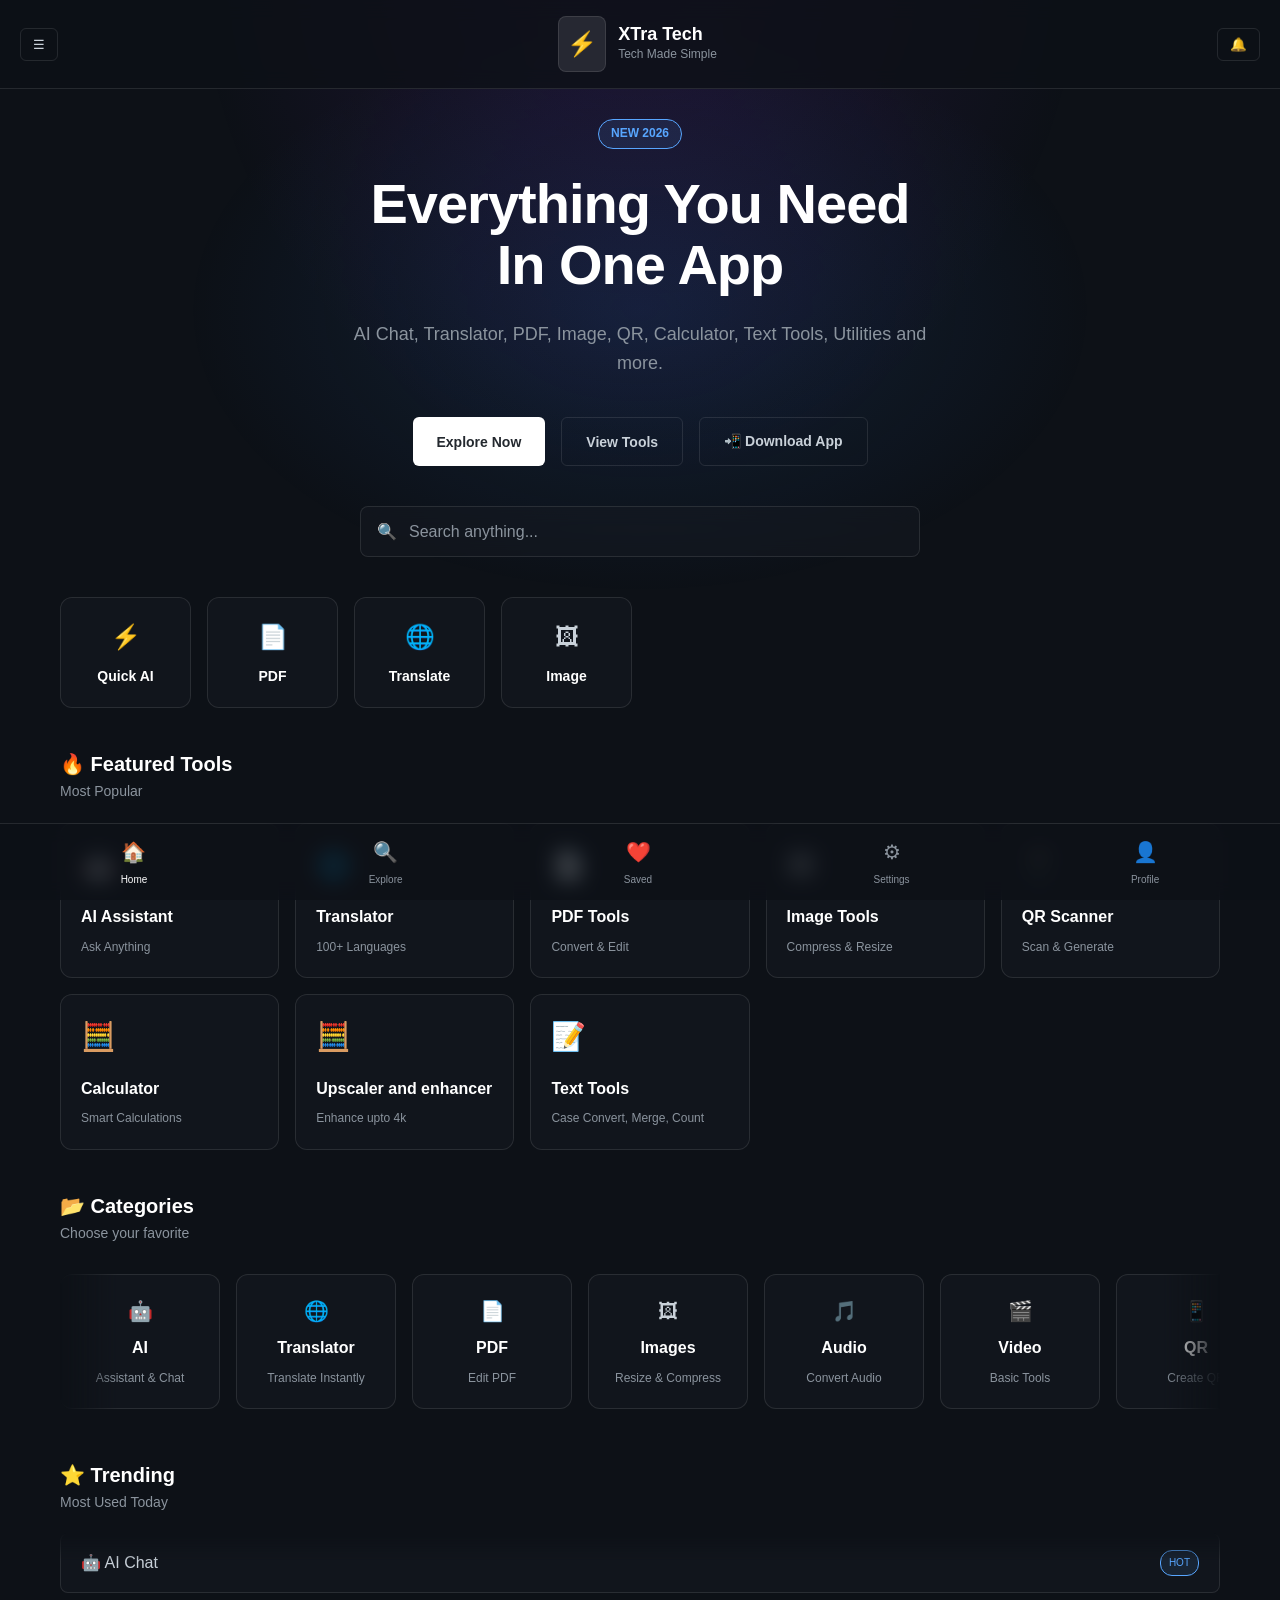
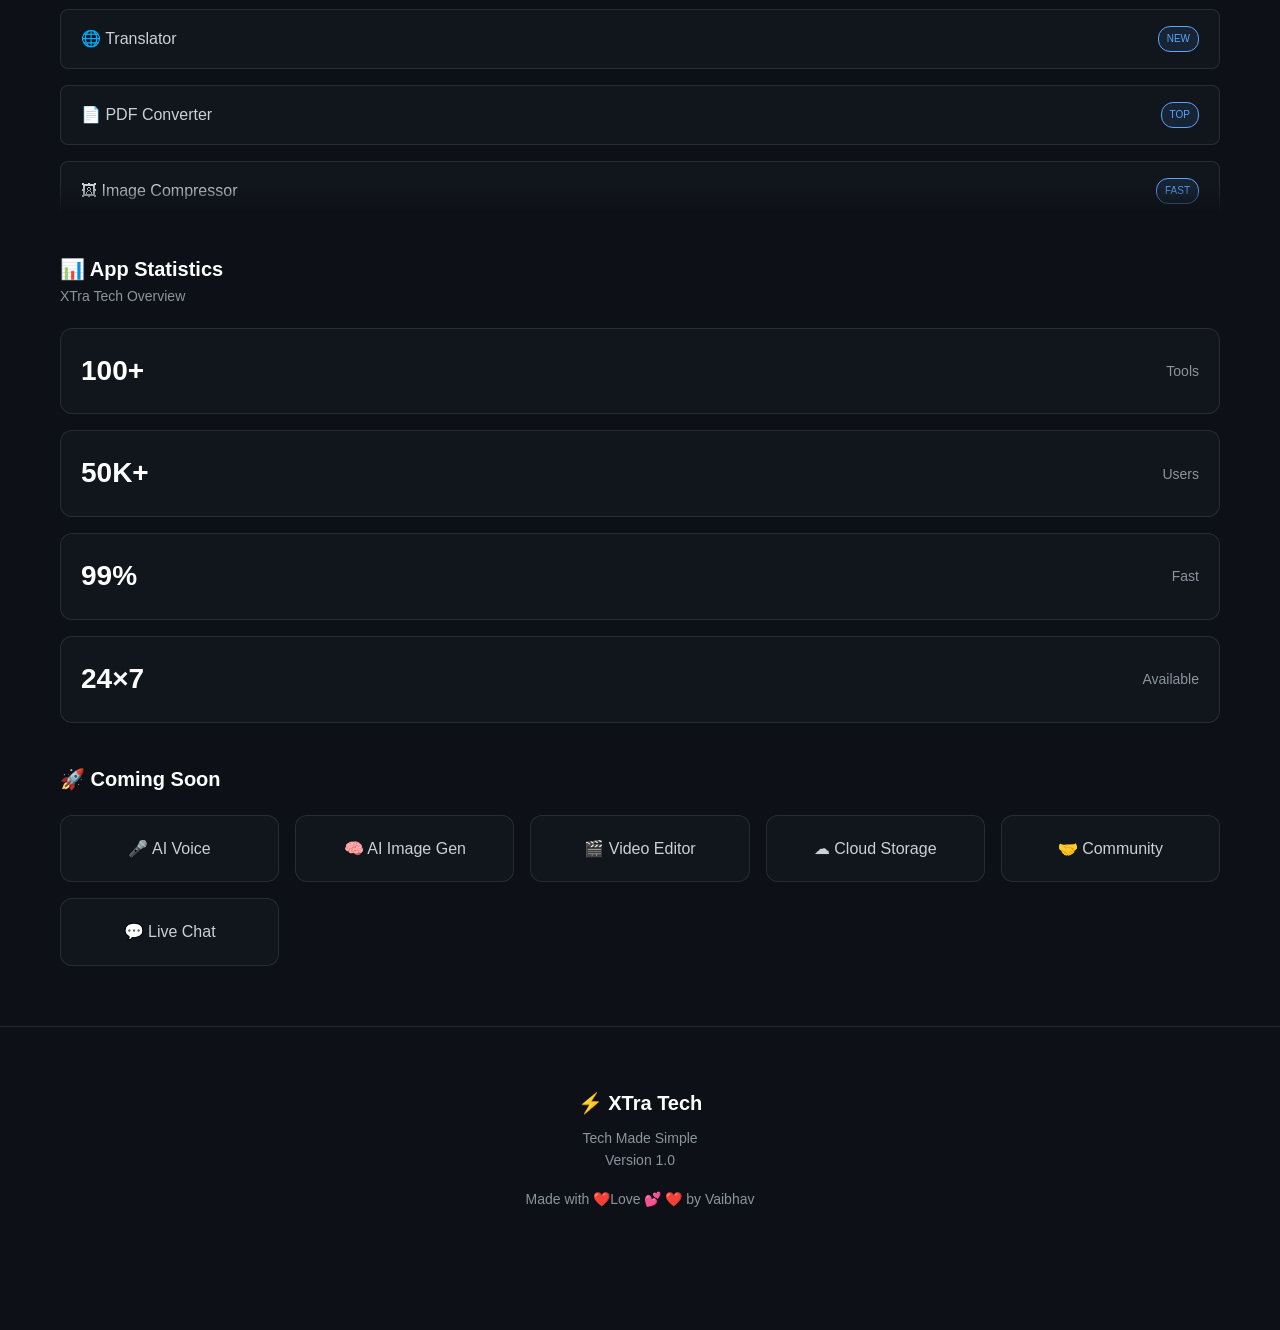
==== commit 34205f7c: "Update index.html" ====
--- a/index.html
+++ b/index.html
@@ -663,6 +663,11 @@
         <div class="icon">🧮</div>
         <h3>Calculator</h3>
         <p>Smart Calculations</p>
+      </a>
+<a href="image-enhancer.html" class="card">
+        <div class="icon">🧮</div>
+        <h3>Upscaler and enhancer</h3>
+        <p>Enhance upto 4k </p>
       </a>
       <a href="text-tools.html" class="card">
         <div class="icon">📝</div>
